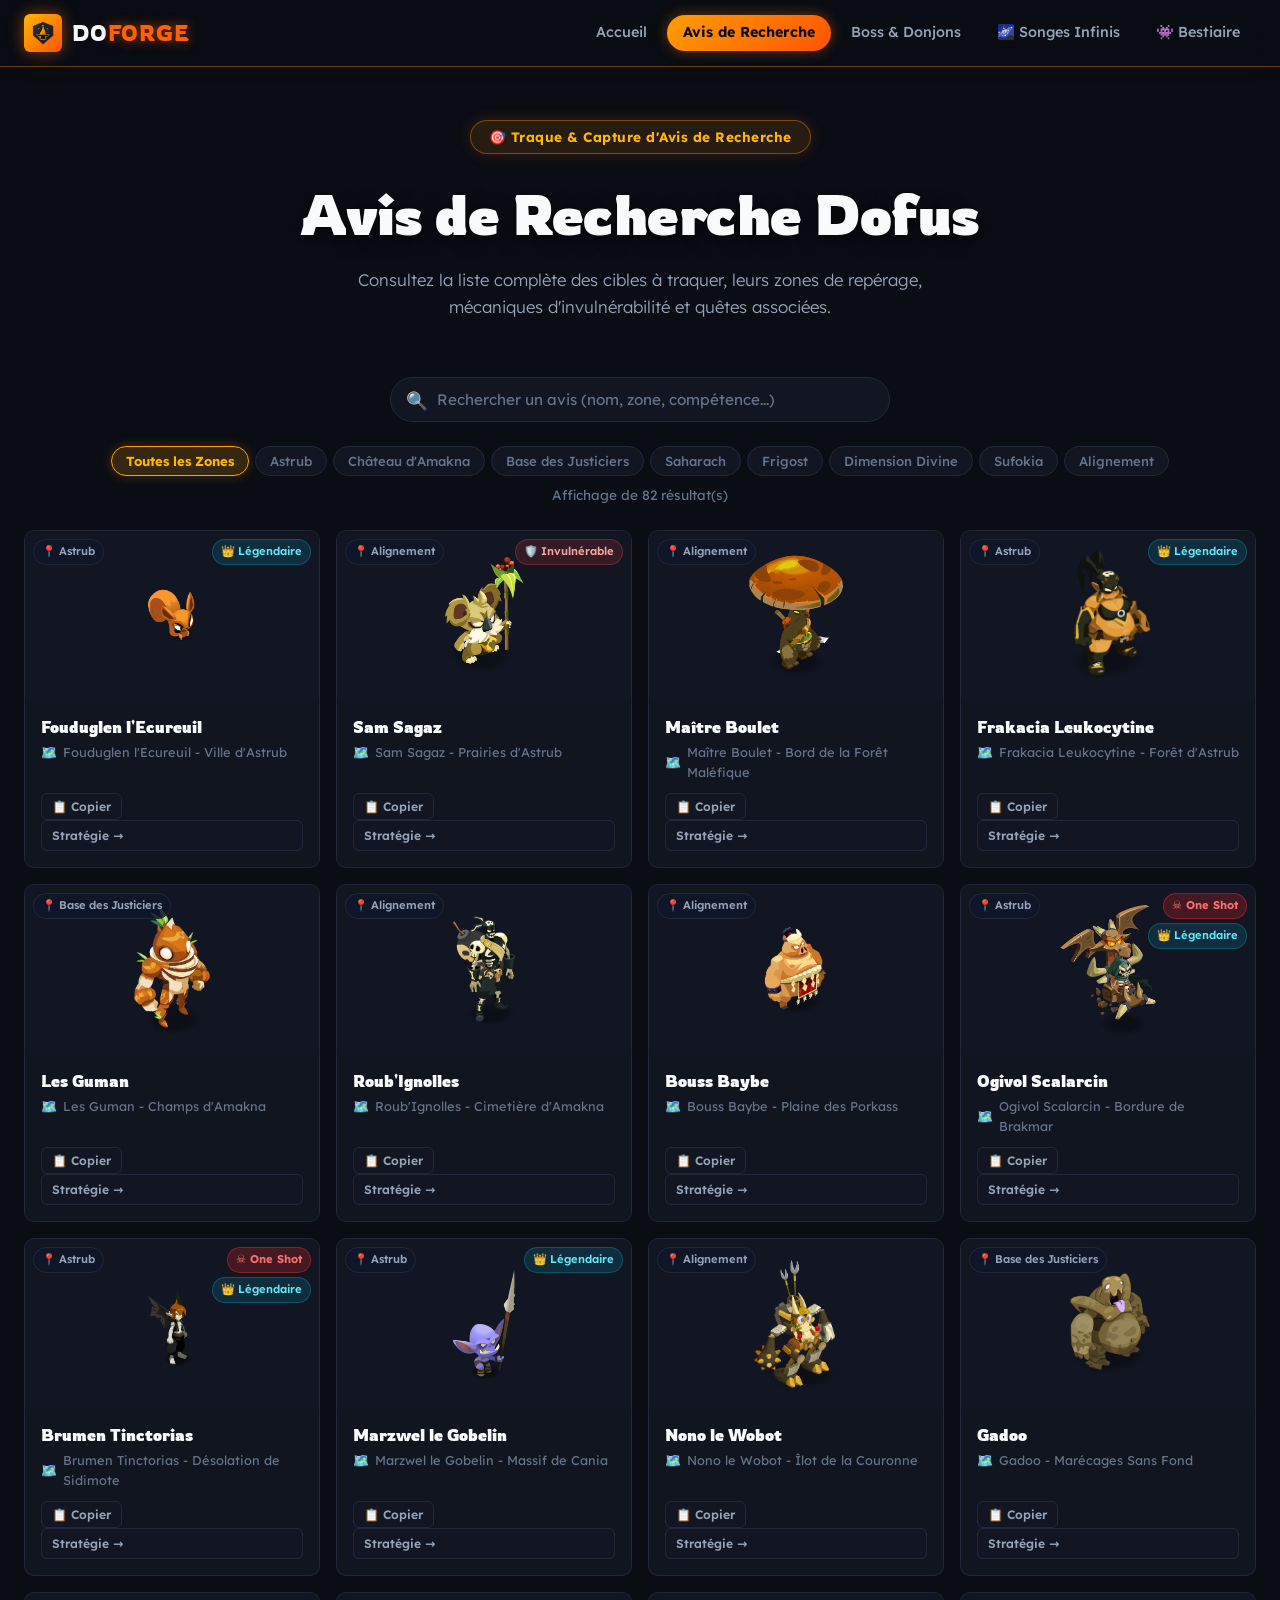
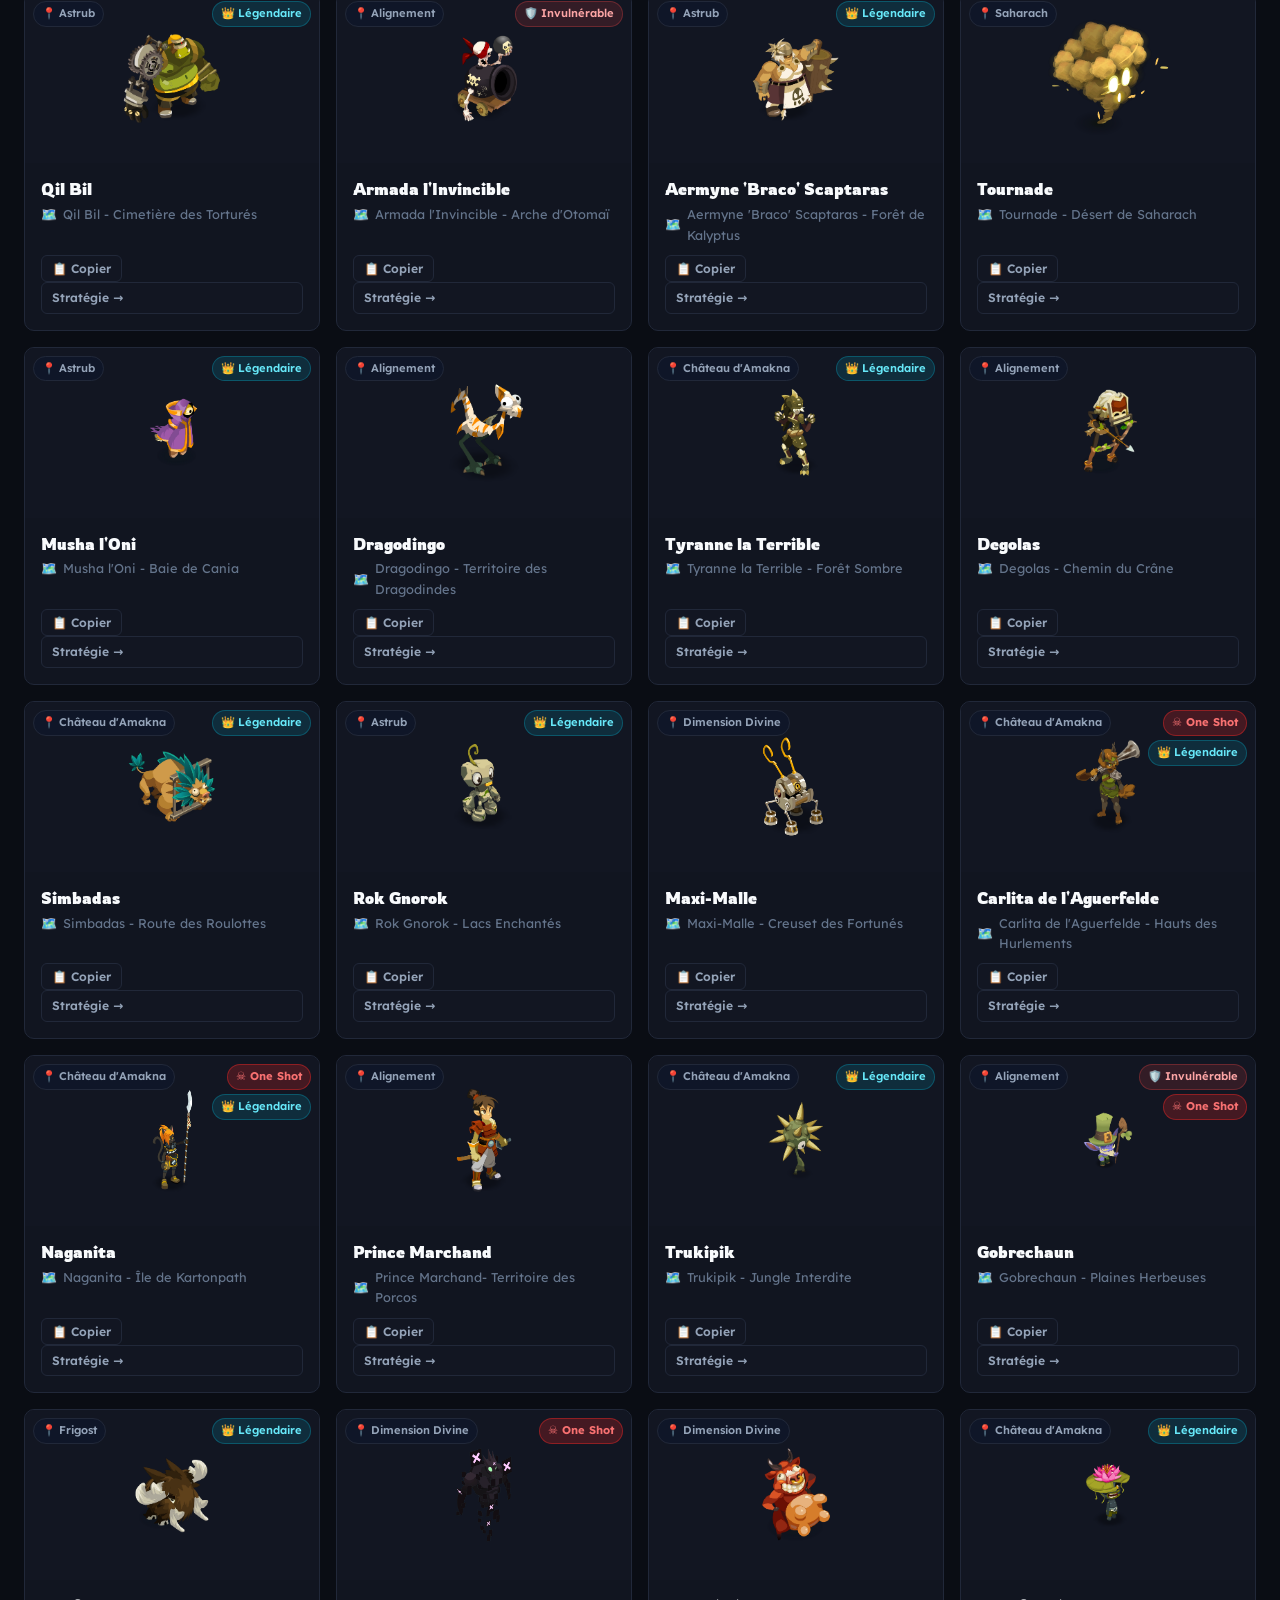
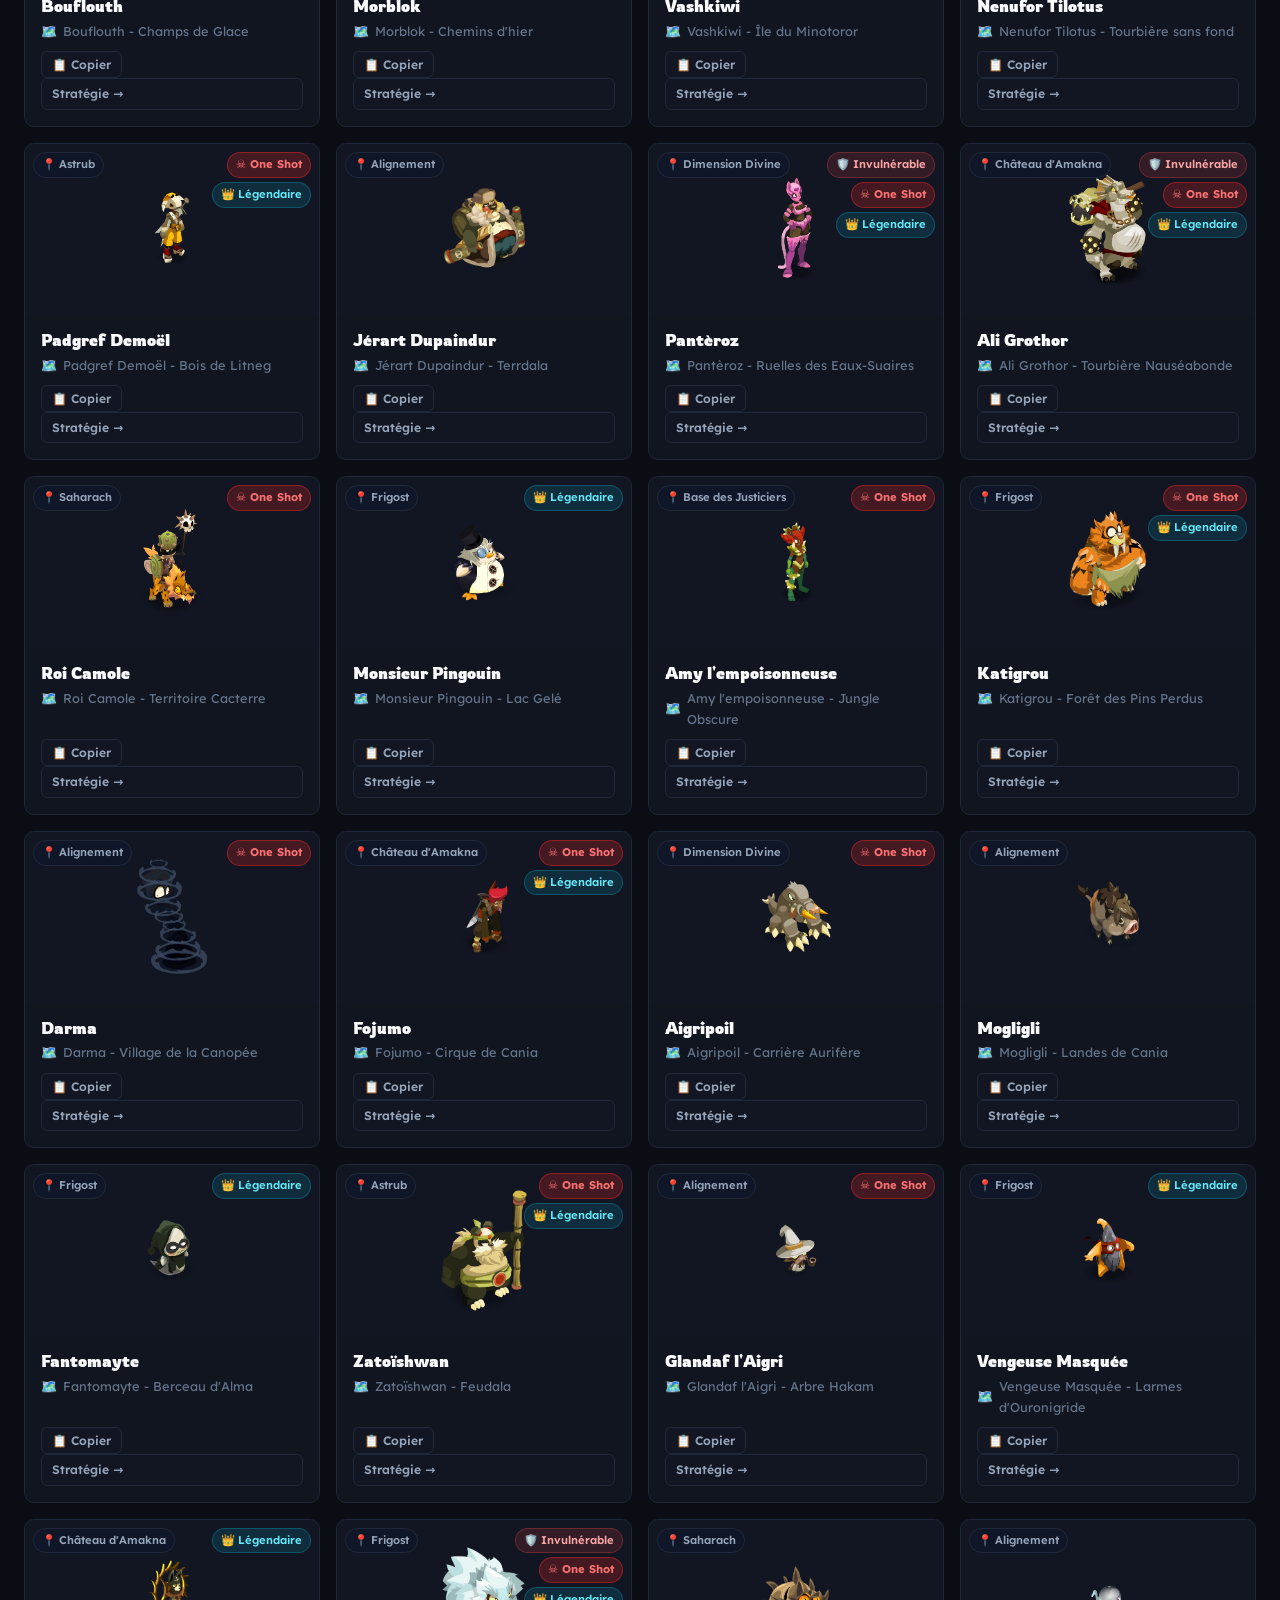
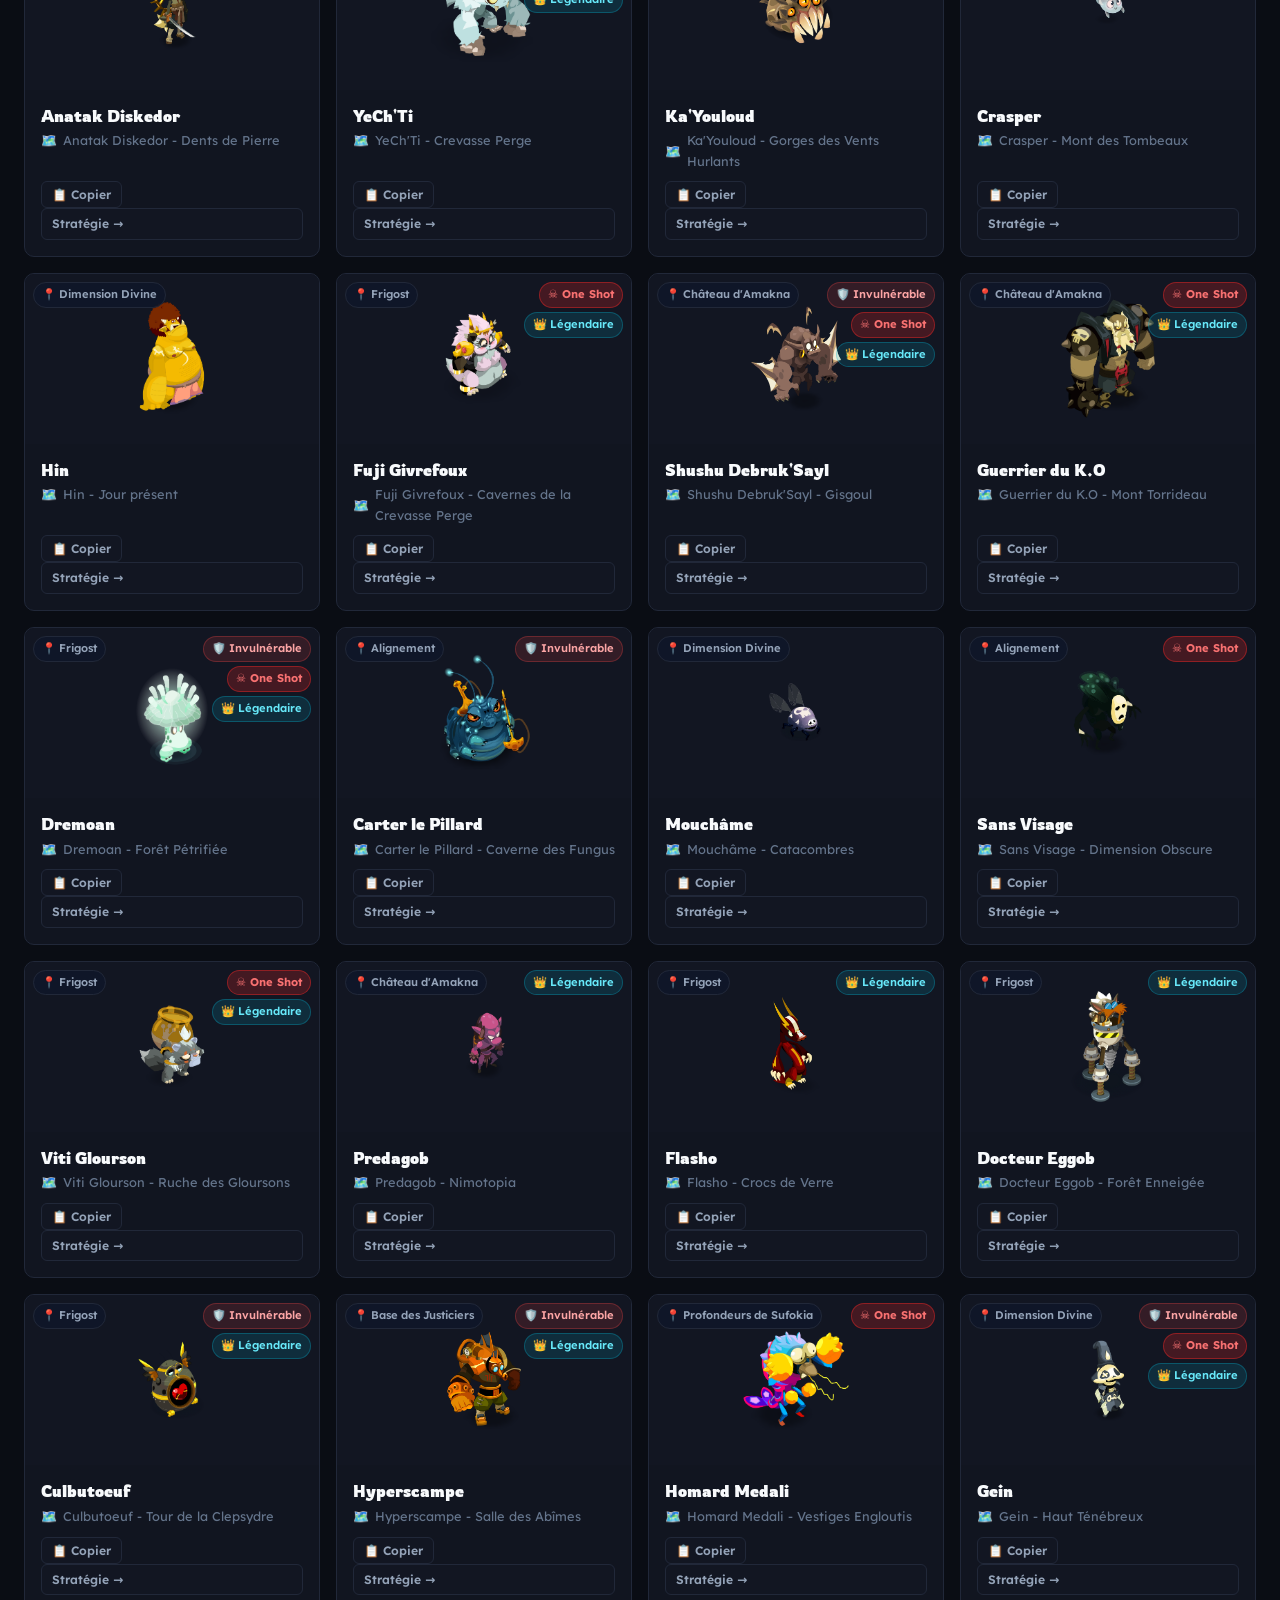
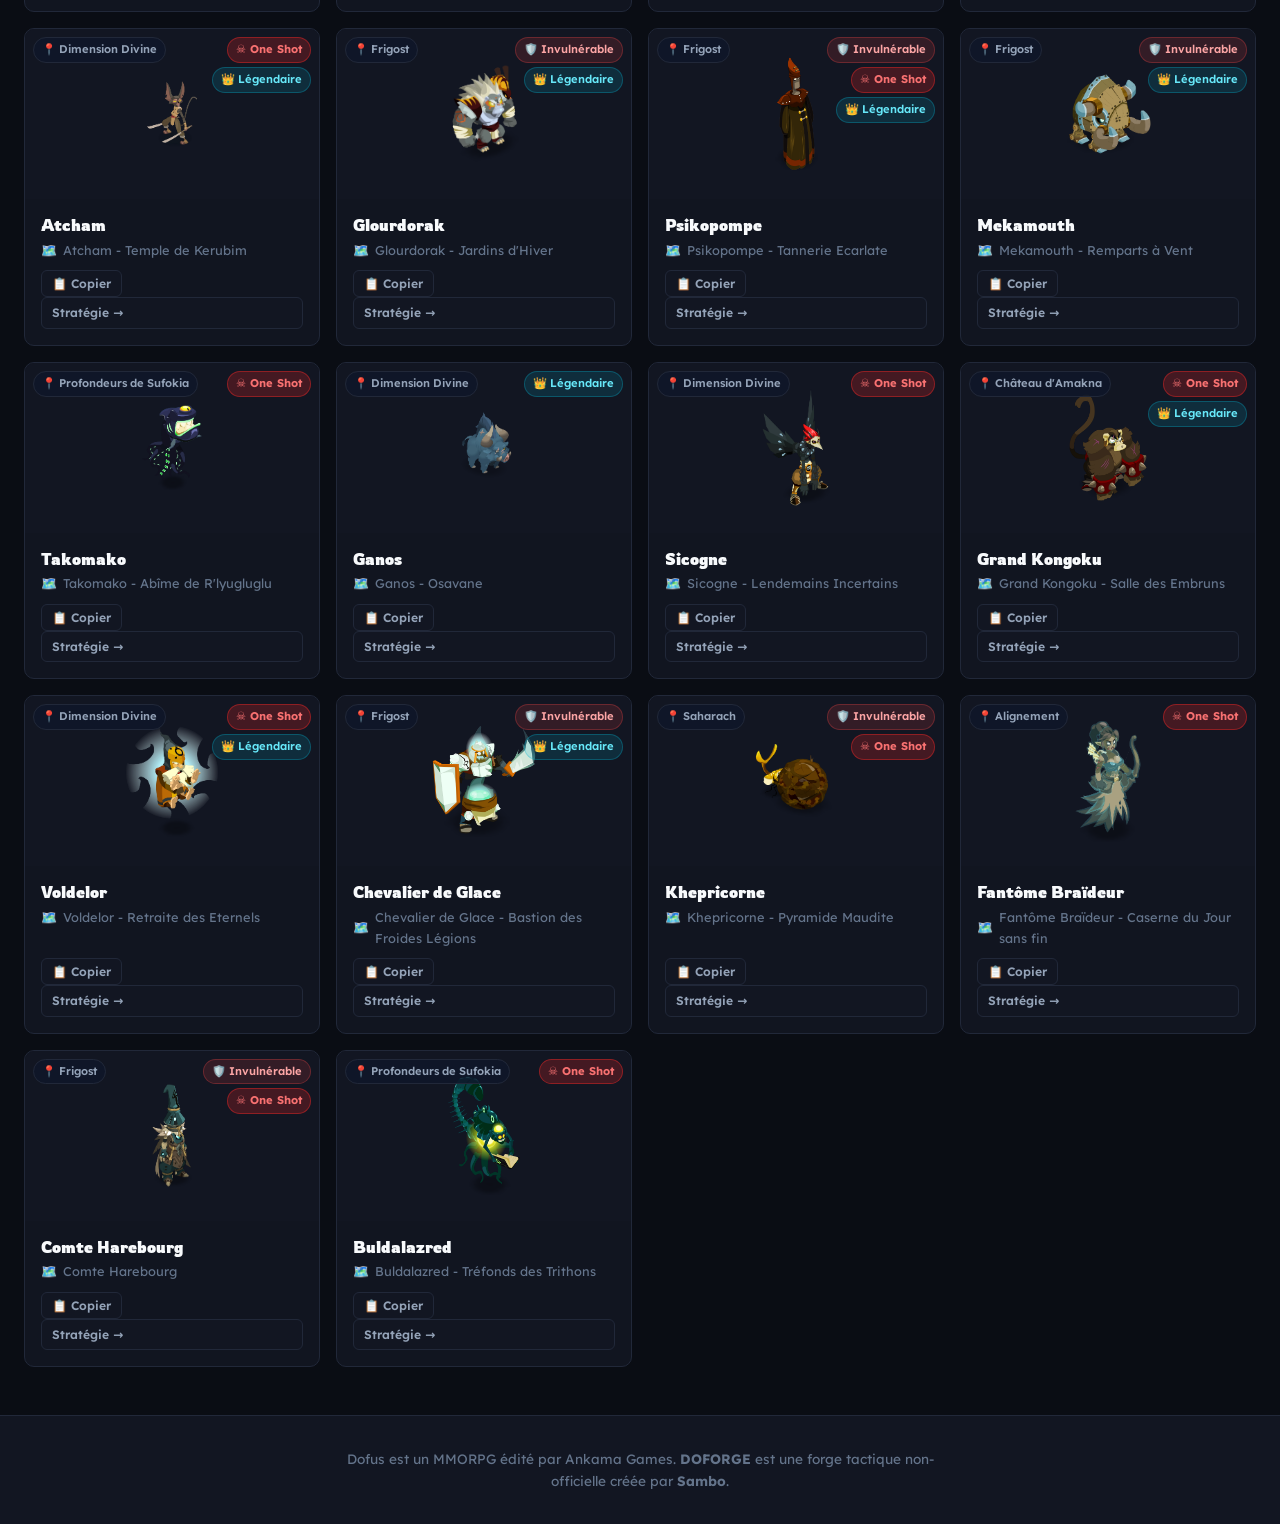
==== avis.html @ fa9ce2c6 "Architecture multi-pages: Page d accueil Portail, pages dediees (Avis, Donjons, Bestiaire) et guide " ====
<!DOCTYPE html>
<html lang="fr">
<head>
  <meta charset="UTF-8">
  <meta name="viewport" content="width=device-width, initial-scale=1.0">
  <title>Avis de Recherche | DOFORGE</title>
  <meta name="description" content="Guide complet des avis de recherche Dofus. Fiches de traque, invulnérabilité, sorts et zones de repérage.">
  
  <!-- Google Fonts -->
  <link rel="preconnect" href="https://fonts.googleapis.com">
  <link rel="preconnect" href="https://fonts.gstatic.com" crossorigin>
  <link href="https://fonts.googleapis.com/css2?family=Lexend:wght@300;400;500;600;700&family=Rowdies:wght@400;700&display=swap" rel="stylesheet">
  
  <!-- Favicon -->
  <link rel="icon" type="image/svg+xml" href="favicon.svg">
  
  <!-- CSS -->
  <link rel="stylesheet" href="css/style.css">
</head>
<body data-page="avis">

  <!-- Header -->
  <header class="site-header">
    <div class="header-inner">
      <a href="index.html" class="logo">
        <div class="logo-icon">
          <img src="favicon.svg" alt="DOFORGE Logo" class="logo-img" width="28" height="28">
        </div>
        <span class="logo-text">DO<span class="logo-highlight">FORGE</span></span>
      </a>
      <nav class="header-nav">
        <a href="index.html" class="nav-link">Accueil</a>
        <a href="avis.html" class="nav-link active">Avis de Recherche</a>
        <a href="donjons.html" class="nav-link">Boss & Donjons</a>
        <a href="songes.html" class="nav-link">🌌 Songes Infinis</a>
        <a href="bestiaire.html" class="nav-link">👾 Bestiaire</a>
      </nav>
    </div>
  </header>

  <!-- Hero Section -->
  <section class="hero">
    <div class="hero-badge">🎯 Traque & Capture d'Avis de Recherche</div>
    <h1 class="hero-title">Avis de Recherche Dofus</h1>
    <p class="hero-subtitle">Consultez la liste complète des cibles à traquer, leurs zones de repérage, mécaniques d'invulnérabilité et quêtes associées.</p>
  </section>

  <!-- Controls Section -->
  <section class="controls-section">
    <!-- Search Bar -->
    <div class="search-wrapper">
      <span class="search-icon">🔍</span>
      <input type="text" id="search-input" class="search-input" placeholder="Rechercher un avis (nom, zone, compétence...)" autocomplete="off">
    </div>

    <!-- Filters by Zone -->
    <div id="filters-avis" class="filters-row">
      <button class="filter-pill active" data-filter="all">Toutes les Zones</button>
      <button class="filter-pill" data-filter="astrub">Astrub</button>
      <button class="filter-pill" data-filter="chateau-amakna">Château d'Amakna</button>
      <button class="filter-pill" data-filter="base-justiciers">Base des Justiciers</button>
      <button class="filter-pill" data-filter="saharach">Saharach</button>
      <button class="filter-pill" data-filter="frigost">Frigost</button>
      <button class="filter-pill" data-filter="dimension-divine">Dimension Divine</button>
      <button class="filter-pill" data-filter="profondeurs-sufokia">Sufokia</button>
      <button class="filter-pill" data-filter="alignement">Alignement</button>
    </div>

    <div id="results-count" class="results-count">Affichage des avis...</div>
  </section>

  <!-- Grid Section -->
  <section class="cards-section">
    <div id="loading" class="loading-container">
      <div class="loading-spinner"></div>
      <p>Chargement des avis de recherche...</p>
    </div>

    <div id="grid-avis" class="cards-grid"></div>

    <div id="no-results" class="no-results" style="display: none;">
      <div class="no-results-icon">🔍</div>
      <div class="no-results-text">Aucun avis de recherche ne correspond à votre recherche !</div>
    </div>
  </section>

  <!-- Toast -->
  <div class="toast-container">
    <div id="toast" class="toast">📋 Copié dans le presse-papier !</div>
  </div>

  <!-- Footer -->
  <footer class="site-footer">
    <div class="footer-text">
      <p>Dofus est un MMORPG édité par Ankama Games. <strong>DOFORGE</strong> est une forge tactique non-officielle créée par <strong>Sambo</strong>.</p>
    </div>
  </footer>

  <!-- App JS -->
  <script src="js/app.js"></script>
</body>
</html>
---- css/style.css ----
/* === DOFORGE - Molten Forge Style Sheet === */
:root {
  /* Forge Obsidian & Slate Theme */
  --bg-primary: #0a0d14;
  --bg-secondary: #121622;
  --bg-tertiary: #1b2132;
  --bg-card: #111520;
  --bg-card-hover: #181d2c;

  /* Accent Colors - Molten Gold & Fire Lava Orange */
  --accent-primary: #ff9e00;
  --accent-hover: #ff6000;
  --accent-subtle: rgba(255, 158, 0, 0.15);
  --accent-glow: rgba(255, 110, 0, 0.35);

  /* Semantic Colors */
  --color-danger: #ef4444;
  --color-danger-bg: rgba(239, 68, 68, 0.15);
  --color-success: #10b981;
  --color-success-bg: rgba(16, 185, 129, 0.15);
  --color-warning: #f59e0b;
  --color-warning-bg: rgba(245, 158, 11, 0.15);
  --color-cyan: #06b6d4;
  --color-cyan-bg: rgba(6, 182, 212, 0.15);

  /* Text Colors */
  --text-primary: #f8fafc;
  --text-secondary: #94a3b8;
  --text-muted: #64748b;
  --text-accent: #ffb703;

  /* Forge Glowing Borders */
  --border-subtle: #212839;
  --border-light: #323d57;
  --border-accent: #ff9e00;
  --border-forge: rgba(255, 140, 0, 0.4);

  /* Spacing */
  --space-xs: 0.25rem;
  --space-sm: 0.5rem;
  --space-md: 1rem;
  --space-lg: 1.5rem;
  --space-xl: 2rem;
  --space-2xl: 3rem;

  /* Border Radius */
  --radius-sm: 6px;
  --radius-md: 10px;
  --radius-lg: 14px;
  --radius-full: 9999px;

  /* Shadows */
  --shadow-card: 0 4px 16px rgba(0, 0, 0, 0.45);
  --shadow-hover: 0 8px 30px rgba(255, 100, 0, 0.22);

  /* Typography */
  --font-display: 'Rowdies', cursive, system-ui;
  --font-body: 'Lexend', system-ui, -apple-system, sans-serif;
}

/* ===== RESET & BASE ===== */
*, *::before, *::after {
  box-sizing: border-box;
  margin: 0;
  padding: 0;
}

html {
  scroll-behavior: smooth;
}

body {
  font-family: var(--font-body);
  background: var(--bg-primary);
  color: var(--text-primary);
  line-height: 1.6;
  min-height: 100vh;
  overflow-x: hidden;
  -webkit-font-smoothing: antialiased;
}

a {
  color: var(--text-accent);
  text-decoration: none;
  transition: color 0.15s ease;
}
a:hover {
  color: var(--accent-primary);
}

/* ===== SCROLLBAR ===== */
::-webkit-scrollbar {
  width: 8px;
}
::-webkit-scrollbar-track {
  background: var(--bg-primary);
}
::-webkit-scrollbar-thumb {
  background: var(--bg-tertiary);
  border-radius: var(--radius-full);
}
::-webkit-scrollbar-thumb:hover {
  background: var(--border-light);
}

/* ===== HEADER ===== */
.site-header {
  position: fixed;
  top: 0;
  left: 0;
  right: 0;
  z-index: 1000;
  background: rgba(10, 13, 20, 0.92);
  backdrop-filter: blur(12px);
  border-bottom: 1px solid var(--border-forge);
  box-shadow: 0 4px 20px rgba(0, 0, 0, 0.5), 0 1px 15px rgba(255, 100, 0, 0.1);
  padding: 14px 0;
}

.header-inner {
  max-width: 1300px;
  margin: 0 auto;
  padding: 0 var(--space-lg);
  display: flex;
  align-items: center;
  justify-content: space-between;
}

.logo {
  display: flex;
  align-items: center;
  gap: 10px;
  text-decoration: none;
}

.logo-icon {
  width: 38px;
  height: 38px;
  border-radius: var(--radius-sm);
  background: linear-gradient(135deg, #ffb703, #ff5400);
  box-shadow: 0 0 16px rgba(255, 120, 0, 0.5);
  display: flex;
  align-items: center;
  justify-content: center;
}

.logo-img {
  width: 26px;
  height: 26px;
  object-fit: contain;
}

.logo-text {
  font-family: var(--font-display);
  font-size: 1.4rem;
  color: var(--text-primary);
  letter-spacing: 0.8px;
}

.logo-highlight {
  color: #ff6000;
  text-shadow: 0 0 12px rgba(255, 96, 0, 0.6);
}

.header-nav {
  display: flex;
  align-items: center;
  gap: var(--space-xs);
}

.nav-link {
  font-size: 0.9rem;
  font-weight: 500;
  color: var(--text-secondary);
  padding: 6px 16px;
  border-radius: var(--radius-full);
  transition: all 0.15s ease;
}

.nav-link:hover {
  color: var(--text-primary);
  background: var(--bg-tertiary);
}

.nav-link:hover {
  color: var(--text-primary);
  background: var(--bg-tertiary);
}

.nav-link.active {
  color: #0a0d14;
  background: linear-gradient(135deg, #ff9e00, #ff5400);
  box-shadow: 0 0 14px rgba(255, 120, 0, 0.4);
  font-weight: 700;
}

/* ===== HERO SECTION ===== */
.hero {
  padding: 120px var(--space-lg) var(--space-xl);
  text-align: center;
}

.hero-badge {
  display: inline-block;
  font-size: 0.85rem;
  font-weight: 700;
  padding: 5px 18px;
  border-radius: var(--radius-full);
  background: rgba(255, 140, 0, 0.12);
  color: #ffb703;
  border: 1px solid rgba(255, 140, 0, 0.4);
  box-shadow: 0 0 15px rgba(255, 100, 0, 0.2);
  margin-bottom: var(--space-md);
  letter-spacing: 0.5px;
}

.hero-title {
  font-family: var(--font-display);
  font-size: clamp(2.2rem, 4.5vw, 3.5rem);
  color: var(--text-primary);
  margin-bottom: var(--space-sm);
  letter-spacing: -0.5px;
  text-shadow: 0 4px 20px rgba(0, 0, 0, 0.6);
}

.hero-subtitle {
  font-size: 1.05rem;
  color: var(--text-secondary);
  max-width: 620px;
  margin: 0 auto var(--space-lg);
  font-weight: 300;
}

/* ===== TABS ===== */
.tabs-container {
  display: flex;
  justify-content: center;
  gap: var(--space-sm);
  margin-bottom: var(--space-lg);
  flex-wrap: wrap;
}

.tab-btn {
  font-family: var(--font-body);
  font-size: 0.95rem;
  font-weight: 600;
  padding: 10px 24px;
  border: 1px solid var(--border-subtle);
  border-radius: var(--radius-full);
  background: var(--bg-secondary);
  color: var(--text-secondary);
  cursor: pointer;
  transition: all 0.2s ease;
  display: flex;
  align-items: center;
  gap: 8px;
}

.tab-btn:hover {
  border-color: var(--border-forge);
  color: var(--text-primary);
  background: var(--bg-tertiary);
  box-shadow: 0 0 12px rgba(255, 100, 0, 0.15);
}

.tab-btn.active {
  border-color: #ff9e00;
  background: linear-gradient(135deg, #ff9e00, #ff5400);
  color: #0a0d14;
  font-weight: 700;
  box-shadow: 0 0 20px rgba(255, 100, 0, 0.45);
}

.tab-btn .tab-count {
  background: rgba(0, 0, 0, 0.28);
  padding: 2px 8px;
  border-radius: var(--radius-full);
  font-size: 0.8rem;
  font-weight: 700;
}

/* ===== CONTROLS SECTION ===== */
.controls-section {
  max-width: 1300px;
  margin: 0 auto;
  padding: 0 var(--space-lg) var(--space-lg);
}

.search-wrapper {
  position: relative;
  max-width: 500px;
  margin: 0 auto var(--space-lg);
}

.search-input {
  width: 100%;
  padding: 12px 18px 12px 46px;
  border: 1px solid var(--border-subtle);
  border-radius: var(--radius-full);
  background: var(--bg-secondary);
  color: var(--text-primary);
  font-family: var(--font-body);
  font-size: 0.95rem;
  outline: none;
  transition: border-color 0.15s ease;
}

.search-input::placeholder {
  color: var(--text-muted);
}

.search-input:focus {
  border-color: var(--accent-primary);
  background: var(--bg-tertiary);
}

.search-icon {
  position: absolute;
  left: 16px;
  top: 50%;
  transform: translateY(-50%);
  color: var(--text-muted);
  font-size: 1.1rem;
  pointer-events: none;
}

/* Filter Pills */
.filters-row {
  display: flex;
  flex-wrap: wrap;
  justify-content: center;
  gap: 6px;
  margin-bottom: var(--space-sm);
}

.search-input:focus {
  border-color: var(--accent-primary);
  box-shadow: 0 0 16px rgba(255, 140, 0, 0.35);
}

/* Filter Pills */
.filters-row {
  display: flex;
  flex-wrap: wrap;
  justify-content: center;
  gap: 6px;
  margin-bottom: var(--space-sm);
}

.filter-pill {
  font-family: var(--font-body);
  font-size: 0.82rem;
  font-weight: 500;
  padding: 6px 14px;
  border: 1px solid var(--border-subtle);
  border-radius: var(--radius-full);
  background: var(--bg-secondary);
  color: var(--text-muted);
  cursor: pointer;
  transition: all 0.2s ease;
  white-space: nowrap;
}

.filter-pill:hover {
  border-color: var(--border-forge);
  color: var(--text-primary);
  background: var(--bg-tertiary);
}

.filter-pill.active {
  border-color: #ff9e00;
  background: rgba(255, 158, 0, 0.18);
  color: #ffb703;
  font-weight: 700;
  box-shadow: 0 0 12px rgba(255, 140, 0, 0.25);
}

.filter-pill.pill-green.active {
  border-color: var(--color-success);
  background: var(--color-success-bg);
  color: #6ee7b7;
}

.filter-pill.pill-gold.active {
  border-color: var(--accent-primary);
  background: var(--accent-subtle);
  color: #fcd34d;
}

.results-count {
  text-align: center;
  font-size: 0.85rem;
  color: var(--text-muted);
  margin-top: var(--space-sm);
}

/* ===== CARDS GRID ===== */
.cards-section {
  max-width: 1300px;
  margin: 0 auto;
  padding: 0 var(--space-lg) var(--space-2xl);
}

.cards-grid {
  display: grid;
  grid-template-columns: repeat(auto-fill, minmax(240px, 1fr));
  gap: var(--space-md);
}

/* Mob Card Design */
.mob-card {
  position: relative;
  border-radius: var(--radius-md);
  background: var(--bg-card);
  border: 1px solid var(--border-subtle);
  overflow: hidden;
  cursor: pointer;
  transition: transform 0.2s ease, border-color 0.2s ease, background 0.2s ease, box-shadow 0.2s ease;
  display: flex;
  flex-direction: column;
}

.mob-card:hover {
  transform: translateY(-4px);
  border-color: var(--border-forge);
  background: var(--bg-card-hover);
  box-shadow: 0 8px 30px rgba(255, 100, 0, 0.22);
}

.mob-card.hidden {
  display: none !important;
}

.card-image-wrapper {
  position: relative;
  height: 170px;
  overflow: hidden;
  background: var(--bg-secondary);
  display: flex;
  align-items: center;
  justify-content: center;
  padding: var(--space-sm);
}

.card-img {
  width: 85%;
  height: 85%;
  object-fit: contain;
  transition: transform 0.2s ease;
}

.mob-card:hover .card-img {
  transform: scale(1.06);
}

.card-mob-icon {
  font-size: 4rem;
  opacity: 0.4;
}

/* Badges */
.card-badges {
  position: absolute;
  top: 8px;
  right: 8px;
  display: flex;
  flex-direction: column;
  align-items: flex-end;
  gap: 4px;
  z-index: 2;
}

.badge {
  font-size: 0.7rem;
  font-weight: 600;
  padding: 3px 8px;
  border-radius: var(--radius-full);
  display: inline-flex;
  align-items: center;
  gap: 4px;
  white-space: nowrap;
}

.badge-zone {
  position: absolute;
  top: 8px;
  left: 8px;
  z-index: 2;
  background: rgba(15, 23, 42, 0.85);
  color: var(--text-secondary);
  border: 1px solid var(--border-subtle);
}

.badge-invulnerable {
  background: var(--color-danger-bg);
  color: #fca5a5;
  border: 1px solid rgba(239, 68, 68, 0.3);
}

.badge-os {
  background: rgba(220, 38, 38, 0.25);
  color: #f87171;
  border: 1px solid rgba(220, 38, 38, 0.5);
  font-weight: 700;
}

.badge-emeraude {
  background: var(--color-success-bg);
  color: #6ee7b7;
  border: 1px solid rgba(16, 185, 129, 0.3);
}

.badge-ocre {
  background: var(--color-warning-bg);
  color: #fcd34d;
  border: 1px solid rgba(245, 158, 11, 0.3);
}

.badge-legendary {
  background: var(--color-cyan-bg);
  color: #67e8f9;
  border: 1px solid rgba(6, 182, 212, 0.3);
}

.badge-cat-boss {
  position: absolute;
  top: 10px;
  left: 10px;
  background: rgba(245, 158, 11, 0.25);
  color: #fbbf24;
  border: 1px solid rgba(245, 158, 11, 0.5);
  backdrop-filter: blur(8px);
  z-index: 2;
  font-weight: 700;
}

.badge-cat-avis {
  position: absolute;
  top: 10px;
  left: 10px;
  background: rgba(59, 130, 246, 0.25);
  color: #60a5fa;
  border: 1px solid rgba(59, 130, 246, 0.5);
  backdrop-filter: blur(8px);
  z-index: 2;
  font-weight: 700;
}

.mob-card.songe-card {
  border-color: rgba(168, 85, 247, 0.25);
}

.mob-card.songe-card:hover {
  border-color: rgba(168, 85, 247, 0.6);
  box-shadow: 0 8px 30px rgba(168, 85, 247, 0.2);
}



/* Card Body */
.card-body {
  padding: var(--space-md);
  flex-grow: 1;
  display: flex;
  flex-direction: column;
  justify-content: space-between;
}

.card-title {
  font-family: var(--font-display);
  font-size: 1rem;
  color: var(--text-primary);
  margin-bottom: 4px;
  line-height: 1.3;
}

.card-subtitle {
  font-size: 0.8rem;
  color: var(--text-muted);
  display: flex;
  align-items: center;
  gap: 6px;
  margin-bottom: 10px;
}

/* Card Actions */
.card-actions {
  display: flex;
  align-items: center;
  gap: 6px;
  padding-top: 8px;
  border-top: 1px solid var(--border-subtle);
}

.btn-action {
  font-family: var(--font-body);
  font-size: 0.76rem;
  font-weight: 600;
  padding: 5px 10px;
  border-radius: var(--radius-sm);
  border: 1px solid var(--border-subtle);
  background: var(--bg-secondary);
  color: var(--text-secondary);
  cursor: pointer;
  transition: all 0.15s ease;
  display: flex;
  align-items: center;
  gap: 4px;
}

.btn-action:hover {
  background: var(--bg-tertiary);
  color: var(--text-primary);
  border-color: var(--border-light);
}

/* ===== NO RESULTS ===== */
.no-results {
  text-align: center;
  padding: var(--space-2xl) var(--space-md);
  color: var(--text-muted);
  display: none;
}

.no-results.visible {
  display: block;
}

.no-results-icon {
  font-size: 3rem;
  margin-bottom: var(--space-sm);
  opacity: 0.4;
}

.no-results-text {
  font-size: 1.05rem;
  font-weight: 500;
}

/* =============================== */
/* ===== DETAIL PAGE STYLES ===== */
/* =============================== */

.detail-container {
  max-width: 900px;
  margin: 0 auto;
  padding: 100px var(--space-lg) var(--space-2xl);
}

.back-button {
  display: inline-flex;
  align-items: center;
  gap: 6px;
  padding: 8px 18px;
  border-radius: var(--radius-full);
  background: var(--bg-secondary);
  border: 1px solid var(--border-subtle);
  color: var(--text-secondary);
  font-size: 0.9rem;
  font-weight: 500;
  cursor: pointer;
  text-decoration: none;
  transition: all 0.15s ease;
}

.back-button:hover {
  background: var(--bg-tertiary);
  color: var(--text-primary);
  border-color: var(--border-light);
}



/* Detail Header */
.detail-header {
  text-align: center;
  margin-bottom: var(--space-xl);
  padding-bottom: var(--space-lg);
  border-bottom: 1px solid var(--border-subtle);
}

.detail-mob-img-wrapper {
  display: flex;
  justify-content: center;
  align-items: center;
  margin-bottom: var(--space-md);
}

.detail-mob-img {
  max-width: 200px;
  max-height: 200px;
  object-fit: contain;
}

.detail-mob-icon {
  font-size: 5rem;
  margin-bottom: var(--space-sm);
  opacity: 0.6;
}

.detail-title {
  font-family: var(--font-display);
  font-size: clamp(1.8rem, 3.5vw, 2.5rem);
  color: var(--text-primary);
  margin-bottom: 6px;
}

.detail-location {
  font-size: 1rem;
  color: var(--text-secondary);
  display: flex;
  align-items: center;
  justify-content: center;
  gap: 6px;
}

.detail-badges {
  display: flex;
  justify-content: center;
  gap: 6px;
  margin-top: var(--space-md);
  flex-wrap: wrap;
}

.detail-badges .badge {
  font-size: 0.8rem;
  padding: 4px 12px;
}

/* Detail Sections */
.detail-section {
  background: var(--bg-card);
  border: 1px solid var(--border-subtle);
  border-radius: var(--radius-md);
  padding: var(--space-lg);
  margin-bottom: var(--space-md);
}

.section-header {
  display: flex;
  align-items: center;
  gap: 12px;
  margin-bottom: var(--space-md);
}

.section-icon {
  width: 36px;
  height: 36px;
  border-radius: var(--radius-sm);
  display: flex;
  align-items: center;
  justify-content: center;
  font-size: 1.1rem;
  flex-shrink: 0;
}

.section-icon.purple { background: var(--accent-subtle); color: var(--text-accent); }
.section-icon.red { background: var(--color-danger-bg); color: var(--color-danger); }
.section-icon.gold { background: var(--color-warning-bg); color: var(--color-warning); }
.section-icon.cyan { background: var(--color-cyan-bg); color: var(--color-cyan); }

.section-title {
  font-family: var(--font-display);
  font-size: 1.15rem;
  color: var(--text-primary);
}

/* Invulnerable Alert */
.invulnerable-alert {
  background: var(--color-danger-bg);
  border: 1px solid rgba(239, 68, 68, 0.25);
  border-left: 4px solid var(--color-danger);
  border-radius: var(--radius-md);
  padding: var(--space-md) var(--space-lg);
  margin-bottom: var(--space-md);
}

.invulnerable-alert .alert-title {
  color: #fca5a5;
  font-weight: 700;
  font-size: 0.95rem;
  margin-bottom: 6px;
  display: flex;
  align-items: center;
  gap: 8px;
}

.invulnerable-alert .alert-text {
  color: var(--text-secondary);
  font-size: 0.9rem;
  line-height: 1.6;
}

/* OS / One Shot Alert */
.os-alert {
  background: rgba(153, 27, 27, 0.2);
  border: 1px solid rgba(220, 38, 38, 0.35);
  border-left: 4px solid #dc2626;
  border-radius: var(--radius-md);
  padding: var(--space-md) var(--space-lg);
  margin-bottom: var(--space-md);
}

.os-alert .alert-title {
  color: #fca5a5;
  font-weight: 700;
  font-size: 0.95rem;
  margin-bottom: 6px;
  display: flex;
  align-items: center;
  gap: 8px;
}

.os-alert .alert-text {
  color: var(--text-secondary);
  font-size: 0.9rem;
  line-height: 1.6;
}

/* Spells List */
.spells-list {
  list-style: none;
  padding: 0;
  display: flex;
  flex-direction: column;
  gap: 12px;
}

/* Challenges Section */
.challenges-tags {
  display: grid;
  grid-template-columns: repeat(auto-fill, minmax(280px, 1fr));
  gap: 14px;
  margin-top: 12px;
}

.challenge-card {
  background: var(--bg-tertiary);
  border: 1px solid var(--border-subtle);
  border-left: 3px solid #f59e0b;
  border-radius: var(--radius-md);
  padding: 14px 16px;
  transition: all 0.2s ease;
}

.challenge-card:hover {
  border-color: rgba(245, 158, 11, 0.5);
  border-left-color: #f59e0b;
  transform: translateY(-2px);
  box-shadow: var(--shadow-sm);
}

.challenge-title {
  font-weight: 700;
  font-size: 0.95rem;
  color: #f59e0b;
  margin-bottom: 6px;
  display: flex;
  align-items: center;
  gap: 6px;
}

.challenge-desc {
  font-size: 0.85rem;
  color: var(--text-secondary);
  line-height: 1.45;
}

.spell-item {
  display: flex;
  gap: 12px;
  padding: 10px 14px;
  background: var(--bg-secondary);
  border-radius: var(--radius-sm);
  border: 1px solid var(--border-subtle);
}

.spell-number {
  width: 26px;
  height: 26px;
  border-radius: 4px;
  background: var(--accent-primary);
  display: flex;
  align-items: center;
  justify-content: center;
  font-size: 0.8rem;
  font-weight: 700;
  color: #0f172a;
  flex-shrink: 0;
}

.spell-text {
  font-size: 0.9rem;
  color: var(--text-secondary);
  line-height: 1.5;
}

/* Quest Info */
.quest-info {
  display: flex;
  flex-direction: column;
  gap: 10px;
}

.quest-item {
  display: flex;
  align-items: flex-start;
  gap: 12px;
  padding: 10px 14px;
  background: var(--bg-secondary);
  border-radius: var(--radius-sm);
  border: 1px solid var(--border-subtle);
}

.quest-item .quest-icon {
  font-size: 1.2rem;
  flex-shrink: 0;
}

.quest-item .quest-text {
  font-size: 0.9rem;
  color: var(--text-secondary);
  line-height: 1.5;
}

.quest-item a {
  color: var(--text-accent);
  text-decoration: underline;
}

/* Text Formatting */
.explanation-text {
  color: var(--text-secondary);
  font-size: 0.92rem;
  line-height: 1.65;
}

.explanation-text p {
  margin-bottom: 8px;
}

.explanation-text ul {
  list-style: disc;
  padding-left: 20px;
}

.explanation-text ul li {
  margin-bottom: 4px;
}

/* ===== TOAST NOTIFICATION ===== */
.toast-container {
  position: fixed;
  bottom: 24px;
  right: 24px;
  z-index: 2000;
  pointer-events: none;
}

.toast {
  background: var(--bg-secondary);
  color: var(--text-primary);
  border: 1px solid var(--accent-primary);
  border-radius: var(--radius-md);
  padding: 12px 20px;
  font-size: 0.9rem;
  font-weight: 600;
  box-shadow: 0 8px 24px rgba(0, 0, 0, 0.5);
  display: flex;
  align-items: center;
  gap: 8px;
  opacity: 0;
  transform: translateY(10px);
  transition: all 0.2s ease;
}

.toast.show {
  opacity: 1;
  transform: translateY(0);
}

/* ===== FOOTER ===== */
.site-footer {
  background: var(--bg-secondary);
  border-top: 1px solid var(--border-subtle);
  padding: var(--space-xl) var(--space-lg);
  text-align: center;
}

.footer-text {
  font-size: 0.85rem;
  color: var(--text-muted);
  max-width: 600px;
  margin: 0 auto;
  line-height: 1.6;
}

.footer-credit {
  margin-top: var(--space-sm);
  font-size: 0.8rem;
  color: var(--text-secondary);
}

/* ===== LOADING STATE ===== */
.loading-container {
  display: flex;
  flex-direction: column;
  align-items: center;
  justify-content: center;
  padding: var(--space-2xl);
  gap: var(--space-md);
}

.loading-spinner {
  width: 40px;
  height: 40px;
  border: 3px solid var(--border-subtle);
  border-top-color: var(--accent-primary);
  border-radius: 50%;
  animation: spin 0.7s linear infinite;
}

@keyframes spin {
  to { transform: rotate(360deg); }
}

.loading-text {
  color: var(--text-muted);
  font-size: 0.9rem;
}

/* ===== RESPONSIVE ===== */
@media (max-width: 768px) {
  .header-inner {
    padding: 0 var(--space-md);
  }

  .header-nav {
    display: none;
  }

  .hero {
    padding: 100px var(--space-md) var(--space-lg);
  }

  .controls-section,
  .cards-section {
    padding-left: var(--space-md);
    padding-right: var(--space-md);
  }

  .cards-grid {
    grid-template-columns: repeat(auto-fill, minmax(200px, 1fr));
    gap: 12px;
  }

  .card-image-wrapper {
    height: 140px;
  }

  .detail-container {
    padding: 90px var(--space-md) var(--space-lg);
  }

  .filter-pill {
    font-size: 0.78rem;
    padding: 5px 12px;
  }

  .tab-btn {
    font-size: 0.88rem;
    padding: 8px 18px;
  }
}

@media (max-width: 480px) {
  .cards-grid {
    grid-template-columns: 1fr 1fr;
    gap: 8px;
  }

  .card-image-wrapper {
    height: 120px;
  }

  .card-body {
    padding: 10px;
  }

  .card-title {
    font-size: 0.88rem;
  }

  .card-subtitle {
    font-size: 0.72rem;
  }

  .badge {
    font-size: 0.62rem;
    padding: 2px 6px;
  }
}
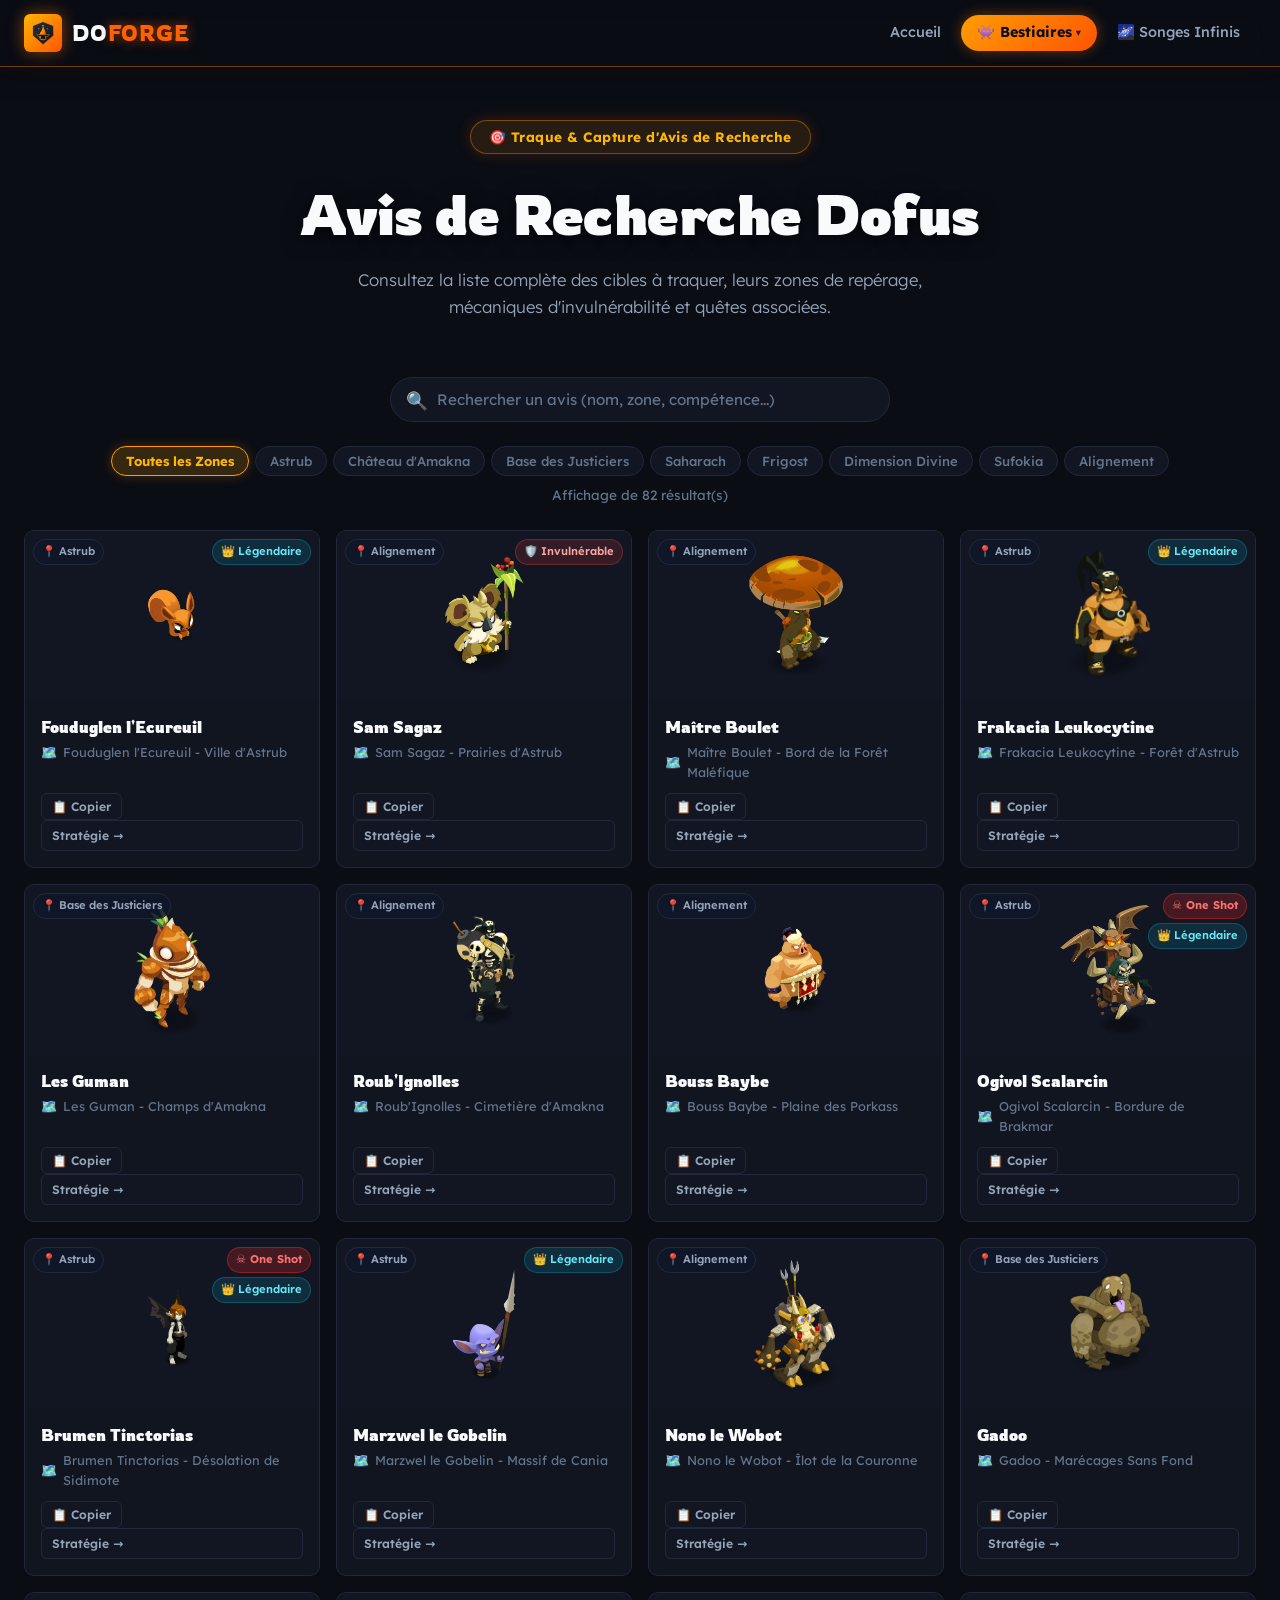
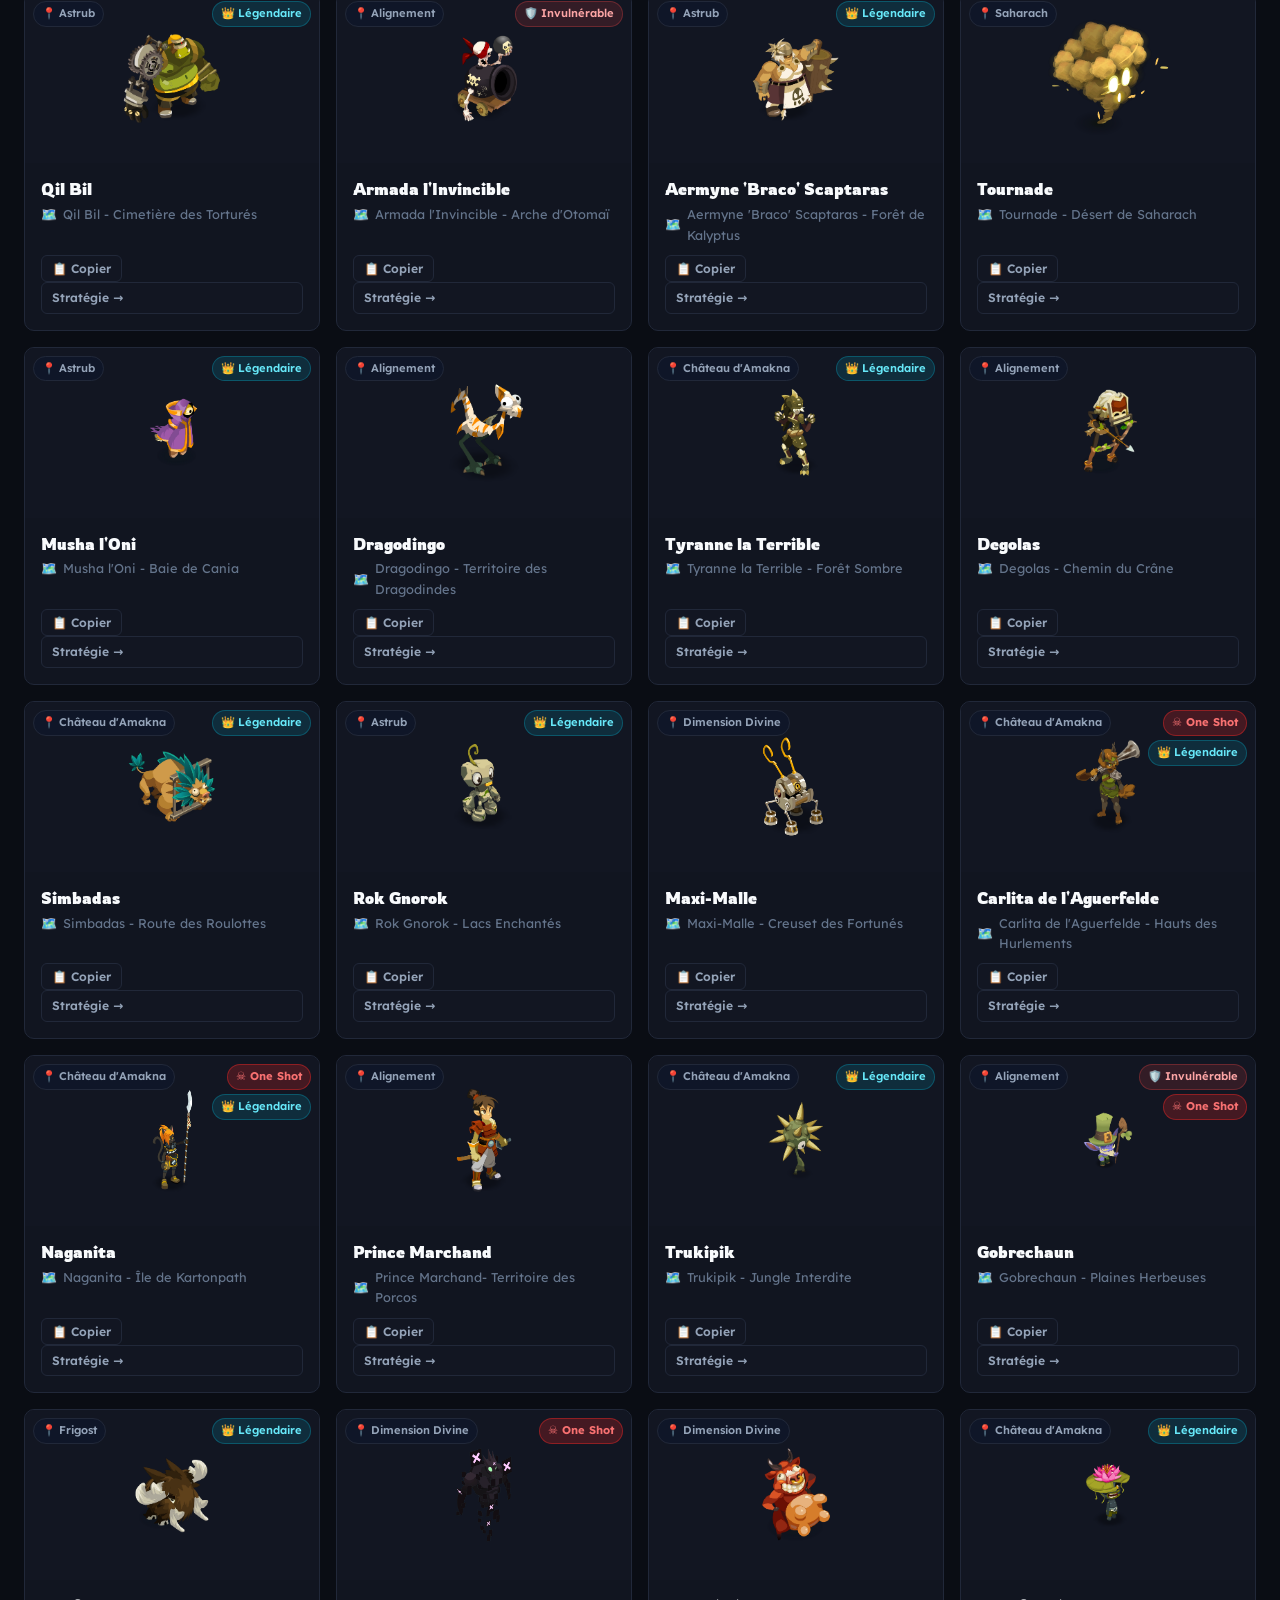
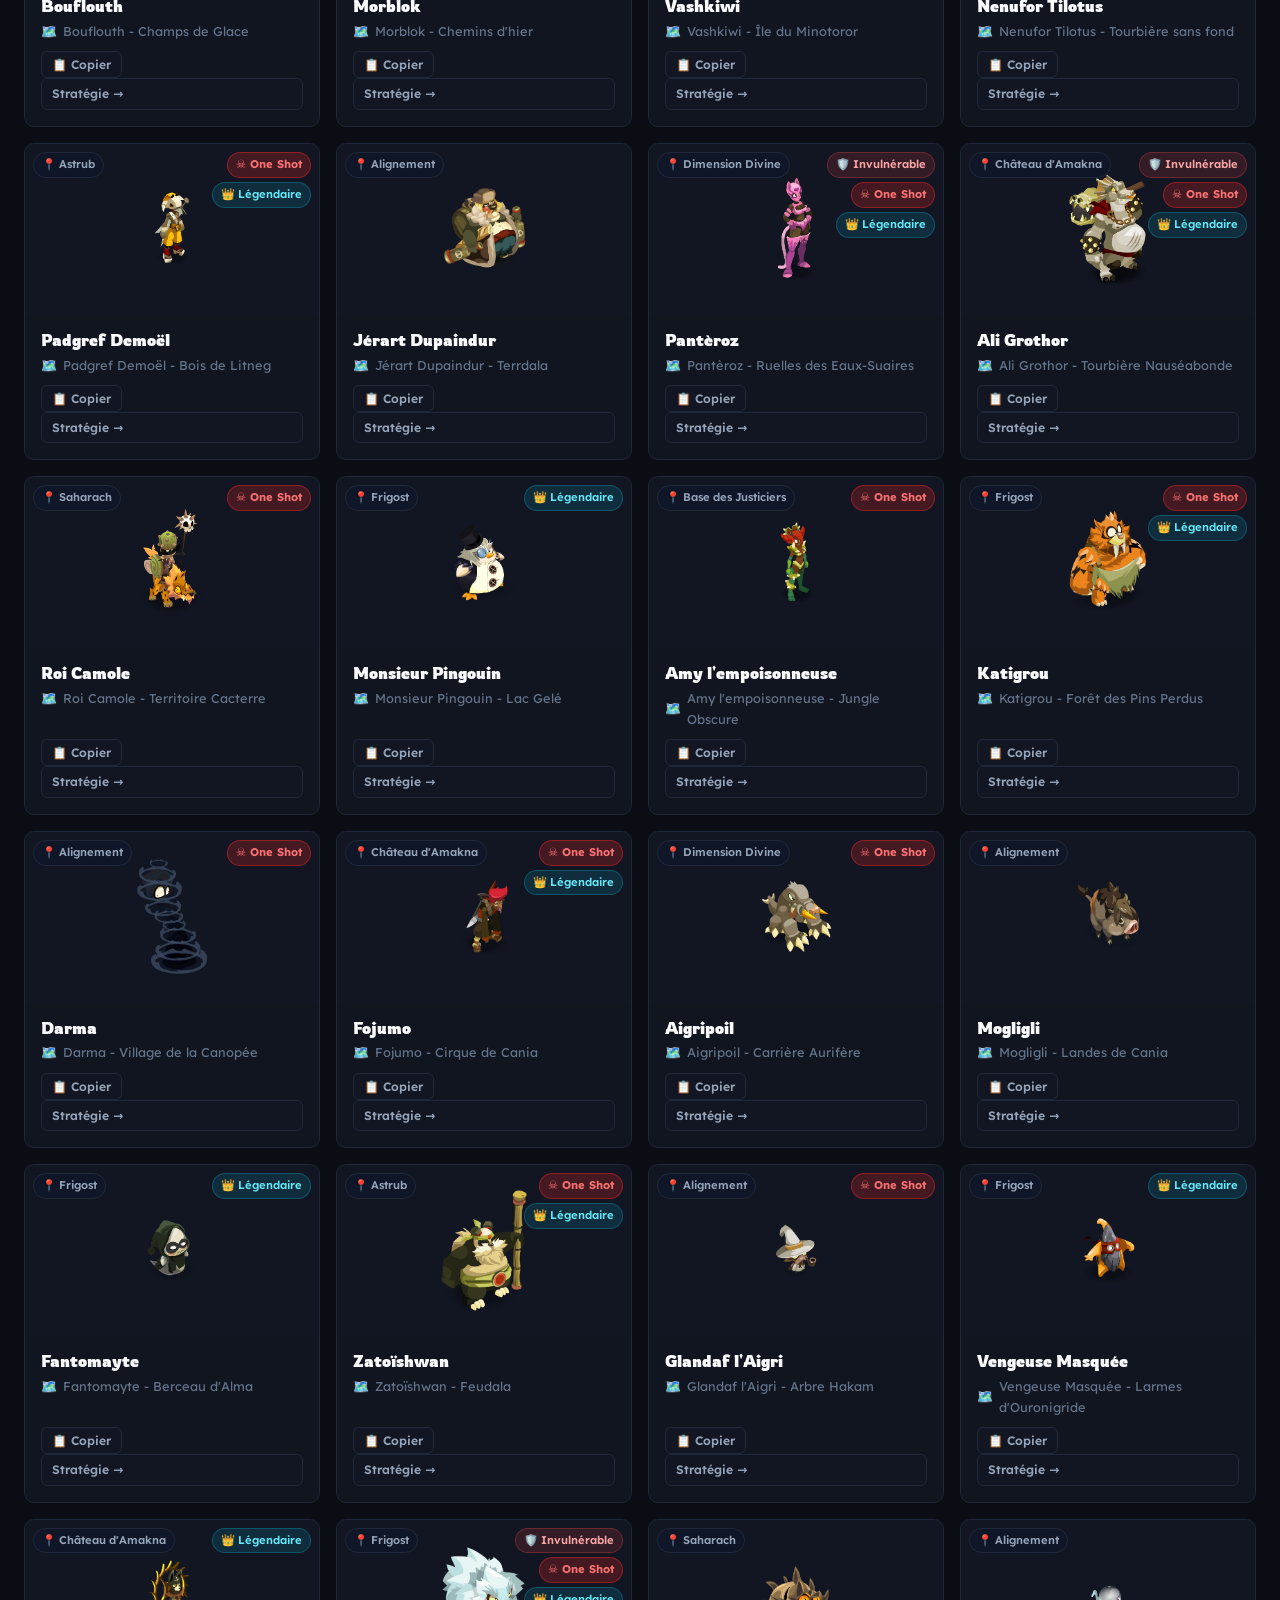
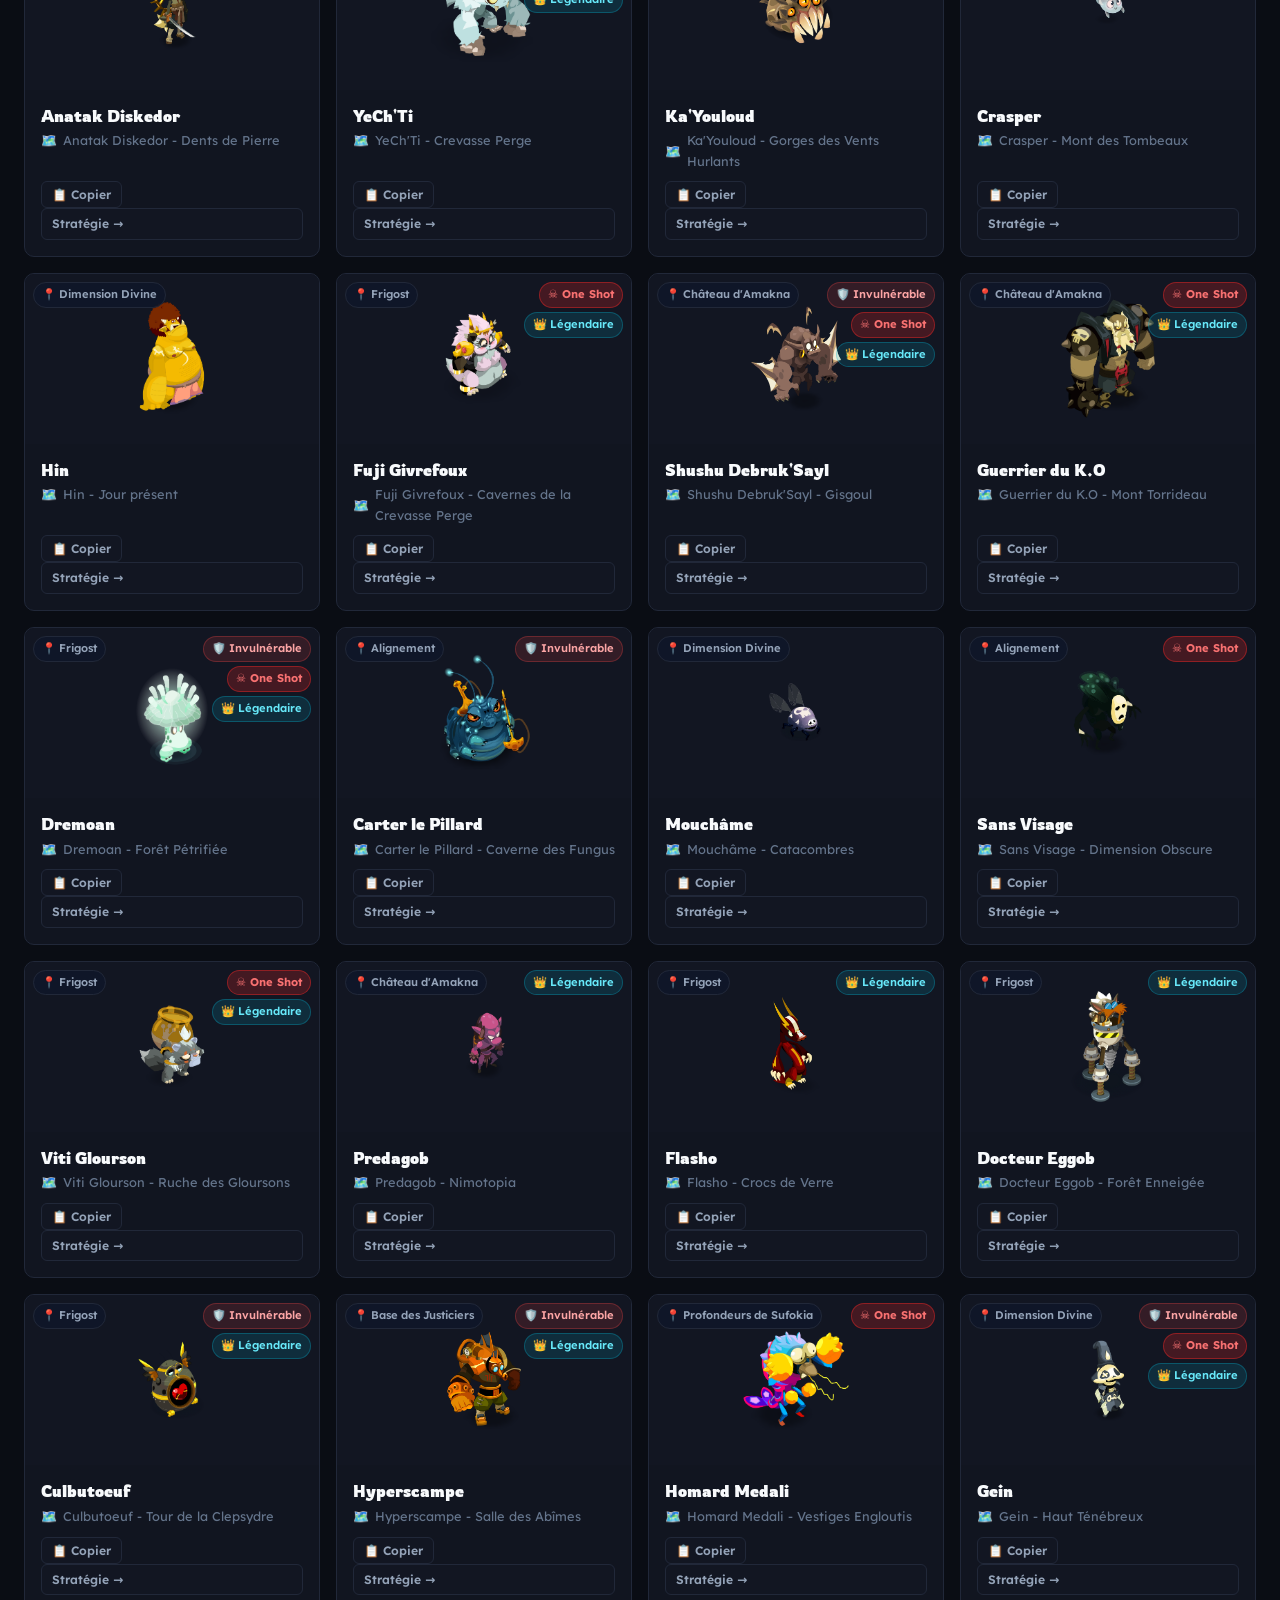
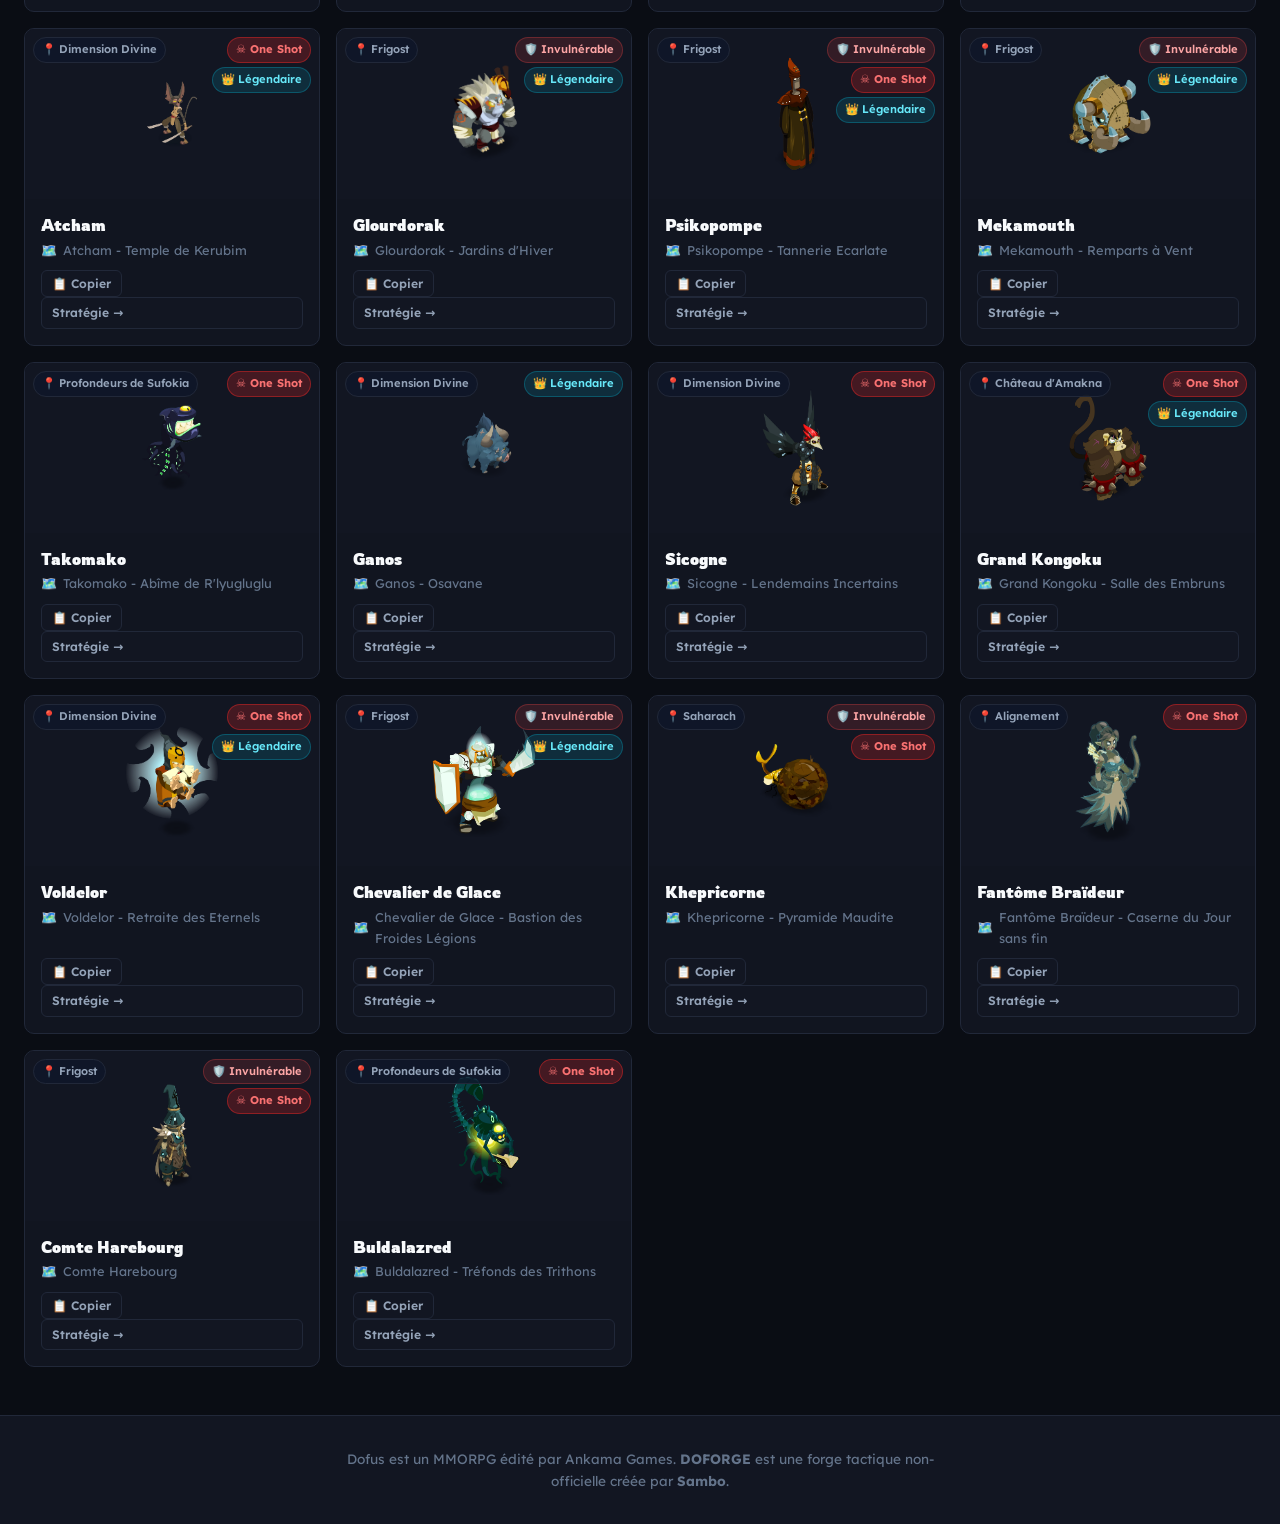
==== commit d38f8a8f: "Regrouper la navigation Bestiaires et mettre a jour le guide Songes 3.5+. Hub bestiaires.html avec s" ====
--- a/avis.html
+++ b/avis.html
@@ -17,7 +17,7 @@
   <!-- CSS -->
   <link rel="stylesheet" href="css/style.css">
 </head>
-<body data-page="avis">
+<body data-page="avis" data-nav-section="bestiaires" data-nav-child="avis">
 
   <!-- Header -->
   <header class="site-header">
@@ -28,13 +28,7 @@
         </div>
         <span class="logo-text">DO<span class="logo-highlight">FORGE</span></span>
       </a>
-      <nav class="header-nav">
-        <a href="index.html" class="nav-link">Accueil</a>
-        <a href="avis.html" class="nav-link active">Avis de Recherche</a>
-        <a href="donjons.html" class="nav-link">Boss & Donjons</a>
-        <a href="songes.html" class="nav-link">🌌 Songes Infinis</a>
-        <a href="bestiaire.html" class="nav-link">👾 Bestiaire</a>
-      </nav>
+      <nav class="header-nav" id="site-nav"></nav>
     </div>
   </header>
 
@@ -97,6 +91,7 @@
   </footer>
 
   <!-- App JS -->
+  <script src="js/nav.js"></script>
   <script src="js/app.js"></script>
 </body>
 </html>
--- a/css/style.css
+++ b/css/style.css
@@ -194,6 +194,84 @@
   font-weight: 700;
 }
 
+.nav-dropdown {
+  position: relative;
+}
+
+.nav-dropdown-trigger {
+  display: inline-flex;
+  align-items: center;
+  gap: 4px;
+}
+
+.nav-chevron {
+  font-size: 0.65rem;
+  opacity: 0.85;
+  transition: transform 0.15s ease;
+}
+
+.nav-dropdown:hover .nav-chevron,
+.nav-dropdown.is-open .nav-chevron,
+.nav-dropdown:focus-within .nav-chevron {
+  transform: rotate(180deg);
+}
+
+.nav-dropdown-menu {
+  position: absolute;
+  top: calc(100% + 8px);
+  left: 50%;
+  transform: translateX(-50%) translateY(6px);
+  min-width: 220px;
+  padding: 8px;
+  background: var(--bg-secondary);
+  border: 1px solid var(--border-light);
+  border-radius: var(--radius-md);
+  box-shadow: var(--shadow-card);
+  opacity: 0;
+  visibility: hidden;
+  pointer-events: none;
+  transition: opacity 0.15s ease, transform 0.15s ease, visibility 0.15s;
+  z-index: 1100;
+}
+
+.nav-dropdown:hover .nav-dropdown-menu,
+.nav-dropdown.is-open .nav-dropdown-menu,
+.nav-dropdown:focus-within .nav-dropdown-menu {
+  opacity: 1;
+  visibility: visible;
+  pointer-events: auto;
+  transform: translateX(-50%) translateY(0);
+}
+
+.nav-dropdown-link {
+  display: block;
+  font-size: 0.88rem;
+  font-weight: 500;
+  color: var(--text-secondary);
+  padding: 10px 14px;
+  border-radius: var(--radius-sm);
+  transition: background 0.15s ease, color 0.15s ease;
+}
+
+.nav-dropdown-link:hover {
+  color: var(--text-primary);
+  background: var(--bg-tertiary);
+}
+
+.nav-dropdown-link.active {
+  color: #fff;
+  background: linear-gradient(135deg, #10b981, #059669);
+  box-shadow: 0 0 12px rgba(16, 185, 129, 0.35);
+  font-weight: 600;
+}
+
+.nav-dropdown-trigger.active {
+  color: #0a0d14;
+  background: linear-gradient(135deg, #ff9e00, #ff5400);
+  box-shadow: 0 0 14px rgba(255, 120, 0, 0.4);
+  font-weight: 700;
+}
+
 /* ===== HERO SECTION ===== */
 .hero {
   padding: 120px var(--space-lg) var(--space-xl);
@@ -523,36 +601,30 @@
 }
 
 .badge-cat-boss {
-  position: absolute;
-  top: 10px;
-  left: 10px;
+  position: static;
   background: rgba(245, 158, 11, 0.25);
   color: #fbbf24;
   border: 1px solid rgba(245, 158, 11, 0.5);
   backdrop-filter: blur(8px);
-  z-index: 2;
   font-weight: 700;
 }
 
 .badge-cat-avis {
-  position: absolute;
-  top: 10px;
-  left: 10px;
+  position: static;
   background: rgba(59, 130, 246, 0.25);
   color: #60a5fa;
   border: 1px solid rgba(59, 130, 246, 0.5);
   backdrop-filter: blur(8px);
-  z-index: 2;
   font-weight: 700;
 }
 
 .mob-card.songe-card {
-  border-color: rgba(168, 85, 247, 0.25);
+  border-color: rgba(168, 85, 247, 0.35);
 }
 
 .mob-card.songe-card:hover {
-  border-color: rgba(168, 85, 247, 0.6);
-  box-shadow: 0 8px 30px rgba(168, 85, 247, 0.2);
+  border-color: rgba(168, 85, 247, 0.8);
+  box-shadow: 0 8px 30px rgba(168, 85, 247, 0.3);
 }
 
 
@@ -1100,3 +1172,496 @@
     padding: 2px 6px;
   }
 }
+
+/* ==========================================================================
+   DOFORGE - HOME PORTAL & SONGES GUIDE STYLES
+   ========================================================================== */
+
+/* ===== HOME PORTAL GRID ===== */
+.portal-section {
+  max-width: 1300px;
+  margin: 0 auto;
+  padding: 0 var(--space-lg) var(--space-2xl);
+}
+
+.portal-grid {
+  display: grid;
+  grid-template-columns: repeat(auto-fit, minmax(280px, 1fr));
+  gap: var(--space-lg);
+}
+
+.portal-grid-three {
+  grid-template-columns: repeat(3, 1fr);
+  max-width: 1100px;
+  margin: 0 auto;
+}
+
+@media (max-width: 960px) {
+  .portal-grid-three {
+    grid-template-columns: 1fr;
+  }
+}
+
+.bestiaires-hub-section {
+  padding-top: 0;
+}
+
+.portal-card {
+  position: relative;
+  background: var(--bg-card);
+  border: 1px solid var(--border-subtle);
+  border-radius: var(--radius-lg);
+  padding: var(--space-xl);
+  display: flex;
+  flex-direction: column;
+  justify-content: space-between;
+  text-decoration: none;
+  transition: transform 0.25s ease, border-color 0.25s ease, box-shadow 0.25s ease;
+  overflow: hidden;
+}
+
+.portal-card::before {
+  content: '';
+  position: absolute;
+  top: 0;
+  left: 0;
+  right: 0;
+  height: 3px;
+  background: linear-gradient(90deg, transparent, var(--accent-primary), transparent);
+  opacity: 0;
+  transition: opacity 0.25s ease;
+}
+
+.portal-card:hover {
+  transform: translateY(-6px);
+  border-color: var(--border-forge);
+  box-shadow: 0 12px 35px rgba(255, 100, 0, 0.25);
+}
+
+.portal-card:hover::before {
+  opacity: 1;
+}
+
+.portal-card-featured {
+  background: linear-gradient(145deg, #181f30, #111520);
+  border-color: rgba(168, 85, 247, 0.4);
+}
+
+.portal-card-featured:hover {
+  border-color: rgba(168, 85, 247, 0.8);
+  box-shadow: 0 12px 35px rgba(168, 85, 247, 0.3);
+}
+
+.portal-card-header {
+  display: flex;
+  align-items: center;
+  justify-content: space-between;
+  margin-bottom: var(--space-md);
+}
+
+.portal-icon {
+  width: 52px;
+  height: 52px;
+  border-radius: var(--radius-md);
+  display: flex;
+  align-items: center;
+  justify-content: center;
+  font-size: 1.7rem;
+  background: var(--bg-tertiary);
+}
+
+.portal-icon.amber { background: rgba(255, 158, 0, 0.18); color: #ff9e00; }
+.portal-icon.gold { background: rgba(245, 158, 11, 0.18); color: #fbbf24; }
+.portal-icon.purple { background: rgba(168, 85, 247, 0.18); color: #c084fc; }
+.portal-icon.green { background: rgba(16, 185, 129, 0.18); color: #34d399; }
+
+.portal-badge {
+  font-size: 0.8rem;
+  font-weight: 700;
+  padding: 4px 12px;
+  border-radius: var(--radius-full);
+  background: var(--bg-tertiary);
+  color: var(--text-secondary);
+  border: 1px solid var(--border-subtle);
+}
+
+.badge-featured {
+  background: rgba(168, 85, 247, 0.25);
+  color: #e9d5ff;
+  border-color: rgba(168, 85, 247, 0.5);
+}
+
+.portal-title {
+  font-family: var(--font-display);
+  font-size: 1.5rem;
+  color: var(--text-primary);
+  margin-bottom: var(--space-xs);
+}
+
+.portal-desc {
+  font-size: 0.92rem;
+  color: var(--text-secondary);
+  line-height: 1.5;
+  margin-bottom: var(--space-lg);
+}
+
+.portal-footer {
+  display: flex;
+  align-items: center;
+  justify-content: space-between;
+  font-size: 0.92rem;
+  font-weight: 600;
+  color: var(--text-accent);
+  padding-top: var(--space-md);
+  border-top: 1px solid var(--border-subtle);
+}
+
+.portal-arrow {
+  font-size: 1.2rem;
+  transition: transform 0.2s ease;
+}
+
+.portal-card:hover .portal-arrow {
+  transform: translateX(6px);
+}
+
+/* ===== LIVE HOME SEARCH DROPDOWN ===== */
+.home-search-container {
+  position: relative;
+  max-width: 620px;
+  margin: 0 auto;
+}
+
+.home-search-dropdown {
+  position: absolute;
+  top: 108%;
+  left: 0;
+  right: 0;
+  z-index: 1100;
+  background: var(--bg-secondary);
+  border: 1px solid var(--border-forge);
+  border-radius: var(--radius-lg);
+  box-shadow: 0 16px 48px rgba(0, 0, 0, 0.8), 0 0 20px rgba(255, 100, 0, 0.2);
+  max-height: 420px;
+  overflow-y: auto;
+  padding: 8px 0;
+}
+
+.dropdown-item {
+  display: flex;
+  align-items: center;
+  gap: 12px;
+  padding: 12px 18px;
+  text-decoration: none;
+  transition: background 0.15s ease;
+  border-bottom: 1px solid var(--border-subtle);
+}
+
+.dropdown-item:last-child {
+  border-bottom: none;
+}
+
+.dropdown-item:hover {
+  background: var(--bg-tertiary);
+}
+
+.dropdown-item.no-match {
+  color: var(--text-muted);
+  font-size: 0.9rem;
+  justify-content: center;
+  padding: 16px;
+}
+
+.dropdown-thumb {
+  width: 42px;
+  height: 42px;
+  border-radius: var(--radius-sm);
+  background: var(--bg-tertiary);
+  display: flex;
+  align-items: center;
+  justify-content: center;
+  overflow: hidden;
+  flex-shrink: 0;
+}
+
+.dropdown-thumb img {
+  width: 100%;
+  height: 100%;
+  object-fit: contain;
+}
+
+.dropdown-info {
+  flex-grow: 1;
+  display: flex;
+  flex-direction: column;
+}
+
+.dropdown-name {
+  font-size: 0.98rem;
+  color: var(--text-primary);
+  font-weight: 600;
+}
+
+.dropdown-sub {
+  font-size: 0.8rem;
+  color: var(--text-muted);
+}
+
+.dropdown-badge {
+  font-size: 0.75rem;
+  font-weight: 700;
+  padding: 4px 10px;
+  border-radius: var(--radius-full);
+}
+
+.dropdown-badge.badge-avis { background: rgba(255, 158, 0, 0.22); color: #ffb703; }
+.dropdown-badge.badge-donjon { background: rgba(245, 158, 11, 0.22); color: #fcd34d; }
+.dropdown-badge.badge-mob { background: rgba(16, 185, 129, 0.22); color: #6ee7b7; }
+
+/* ===== FEATURES HIGHLIGHT SECTION ===== */
+.features-section {
+  background: var(--bg-secondary);
+  border-top: 1px solid var(--border-forge);
+  border-bottom: 1px solid var(--border-subtle);
+  padding: var(--space-2xl) var(--space-lg);
+  margin-top: var(--space-2xl);
+}
+
+.section-container {
+  max-width: 1300px;
+  margin: 0 auto;
+}
+
+.features-heading {
+  font-family: var(--font-display);
+  font-size: 1.8rem;
+  text-align: center;
+  color: var(--text-primary);
+  margin-bottom: var(--space-2xl);
+  letter-spacing: -0.5px;
+}
+
+.features-grid {
+  display: grid;
+  grid-template-columns: repeat(auto-fit, minmax(240px, 1fr));
+  gap: var(--space-xl);
+}
+
+.feature-item {
+  text-align: center;
+  padding: var(--space-xl) var(--space-lg);
+  background: var(--bg-card);
+  border-radius: var(--radius-lg);
+  border: 1px solid var(--border-subtle);
+  transition: transform 0.2s ease, border-color 0.2s ease;
+}
+
+.feature-item:hover {
+  transform: translateY(-4px);
+  border-color: var(--border-forge);
+}
+
+.feature-icon {
+  font-size: 2.4rem;
+  margin-bottom: var(--space-md);
+}
+
+.feature-item h3 {
+  font-family: var(--font-display);
+  font-size: 1.2rem;
+  color: var(--text-primary);
+  margin-bottom: var(--space-xs);
+}
+
+.feature-item p {
+  font-size: 0.9rem;
+  color: var(--text-secondary);
+  line-height: 1.5;
+}
+
+/* ===== SONGES EDUCATIONAL GUIDE SECTION ===== */
+.songes-guide-section {
+  max-width: 1300px;
+  margin: 0 auto;
+  padding: 0 var(--space-lg) var(--space-2xl);
+}
+
+.guide-main-heading {
+  font-family: var(--font-display);
+  font-size: 1.8rem;
+  color: var(--text-primary);
+  text-align: center;
+  margin-bottom: var(--space-xl);
+  letter-spacing: -0.5px;
+}
+
+.guide-cards-grid {
+  display: grid;
+  grid-template-columns: repeat(auto-fit, minmax(320px, 1fr));
+  gap: var(--space-lg);
+}
+
+.guide-card {
+  background: var(--bg-card);
+  border: 1px solid var(--border-subtle);
+  border-radius: var(--radius-lg);
+  padding: var(--space-xl);
+  box-shadow: var(--shadow-card);
+  transition: transform 0.2s ease, border-color 0.2s ease;
+}
+
+.guide-card:hover {
+  transform: translateY(-3px);
+  border-color: var(--border-light);
+}
+
+.guide-card-highlight {
+  border-color: rgba(168, 85, 247, 0.5);
+  background: linear-gradient(145deg, #181d2e, #111422);
+  box-shadow: 0 8px 30px rgba(168, 85, 247, 0.15);
+}
+
+.guide-card-highlight:hover {
+  border-color: rgba(168, 85, 247, 0.8);
+}
+
+.guide-card-icon {
+  font-size: 2.2rem;
+  margin-bottom: var(--space-sm);
+}
+
+.guide-card h3 {
+  font-family: var(--font-display);
+  font-size: 1.35rem;
+  color: var(--text-primary);
+  margin-bottom: var(--space-sm);
+}
+
+.guide-card p {
+  font-size: 0.94rem;
+  color: var(--text-secondary);
+  margin-bottom: var(--space-md);
+  line-height: 1.6;
+}
+
+.guide-list {
+  list-style: none;
+  display: flex;
+  flex-direction: column;
+  gap: 12px;
+  font-size: 0.9rem;
+  color: var(--text-secondary);
+}
+
+.guide-list li {
+  position: relative;
+  padding-left: 20px;
+  line-height: 1.5;
+}
+
+.guide-list li::before {
+  content: '✦';
+  position: absolute;
+  left: 0;
+  color: var(--accent-primary);
+  font-weight: bold;
+}
+
+.guide-card-highlight .guide-list li::before {
+  color: #c084fc;
+}
+
+/* ===== SUB-NAVIGATION TAB TOGGLE ===== */
+.sub-nav-section {
+  max-width: 1300px;
+  margin: 0 auto var(--space-xl);
+  padding: 0 var(--space-lg);
+  display: flex;
+  justify-content: center;
+}
+
+.sub-nav-container {
+  display: flex;
+  background: var(--bg-card);
+  border: 1px solid var(--border-subtle);
+  padding: 6px;
+  border-radius: var(--radius-full);
+  gap: 8px;
+  box-shadow: var(--shadow-card);
+}
+
+.sub-nav-btn {
+  font-family: var(--font-body);
+  font-size: 0.95rem;
+  font-weight: 600;
+  padding: 10px 24px;
+  border-radius: var(--radius-full);
+  border: none;
+  background: transparent;
+  color: var(--text-secondary);
+  cursor: pointer;
+  transition: all 0.2s ease;
+  display: flex;
+  align-items: center;
+  gap: 8px;
+}
+
+.sub-nav-btn:hover {
+  color: var(--text-primary);
+  background: var(--bg-tertiary);
+}
+
+.sub-nav-btn.active {
+  background: linear-gradient(135deg, #a855f7, #7e22ce);
+  color: #ffffff;
+  box-shadow: 0 0 20px rgba(168, 85, 247, 0.4);
+}
+
+.guide-note {
+  margin-top: var(--space-md);
+  padding: var(--space-md);
+  font-size: 0.88rem;
+  color: var(--text-secondary);
+  background: rgba(168, 85, 247, 0.08);
+  border: 1px solid rgba(168, 85, 247, 0.25);
+  border-radius: var(--radius-md);
+  line-height: 1.55;
+}
+
+.songes-database-panel {
+  margin-top: var(--space-xl);
+  padding-top: var(--space-2xl);
+  border-top: 2px solid rgba(168, 85, 247, 0.35);
+  background: linear-gradient(180deg, rgba(168, 85, 247, 0.06) 0%, transparent 320px);
+}
+
+.songes-database-panel[hidden] {
+  display: none !important;
+}
+
+#panel-songes-guide[hidden] {
+  display: none !important;
+}
+
+.songes-database-header {
+  max-width: 1300px;
+  margin: 0 auto var(--space-xl);
+  padding: 0 var(--space-lg);
+  text-align: center;
+}
+
+.songes-database-title {
+  font-family: var(--font-display);
+  font-size: 1.75rem;
+  margin-bottom: var(--space-sm);
+  color: var(--text-primary);
+}
+
+.songes-database-lead {
+  color: var(--text-secondary);
+  max-width: 640px;
+  margin: 0 auto;
+  font-size: 0.95rem;
+}
+
+
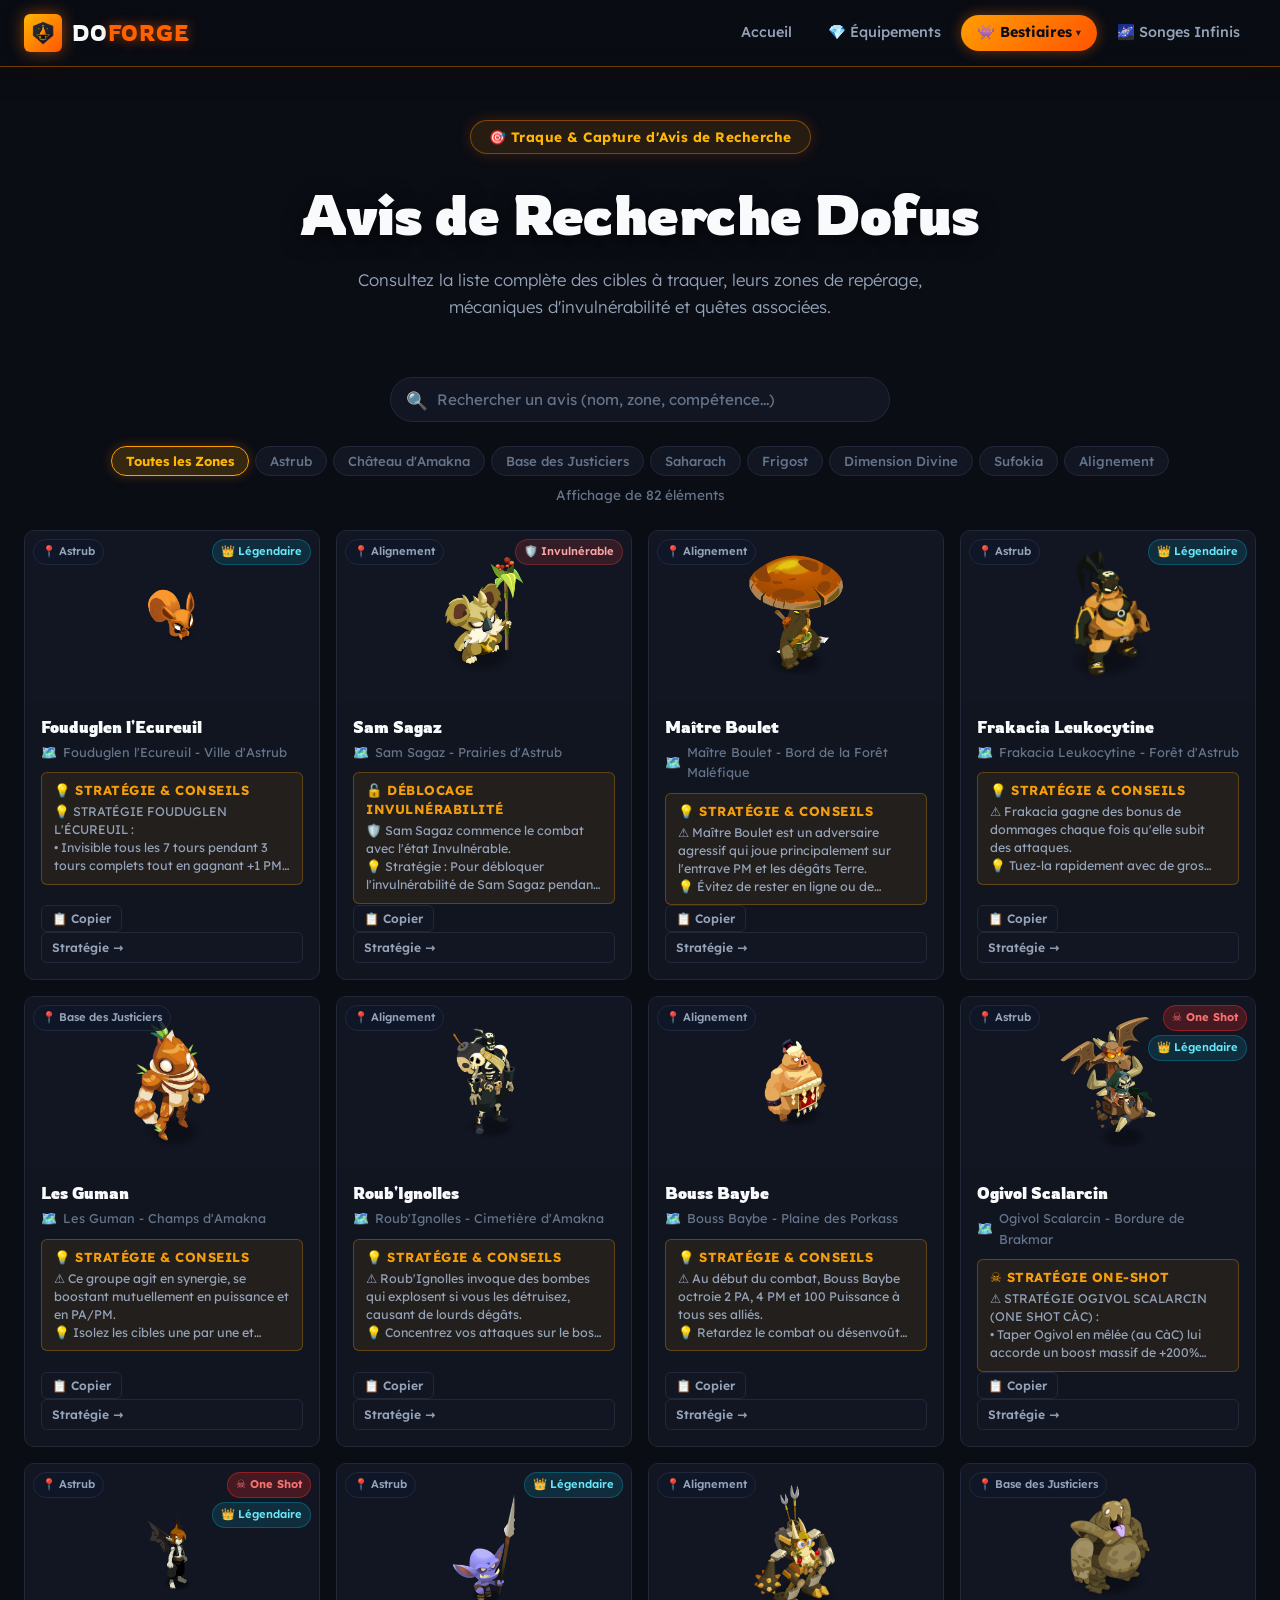
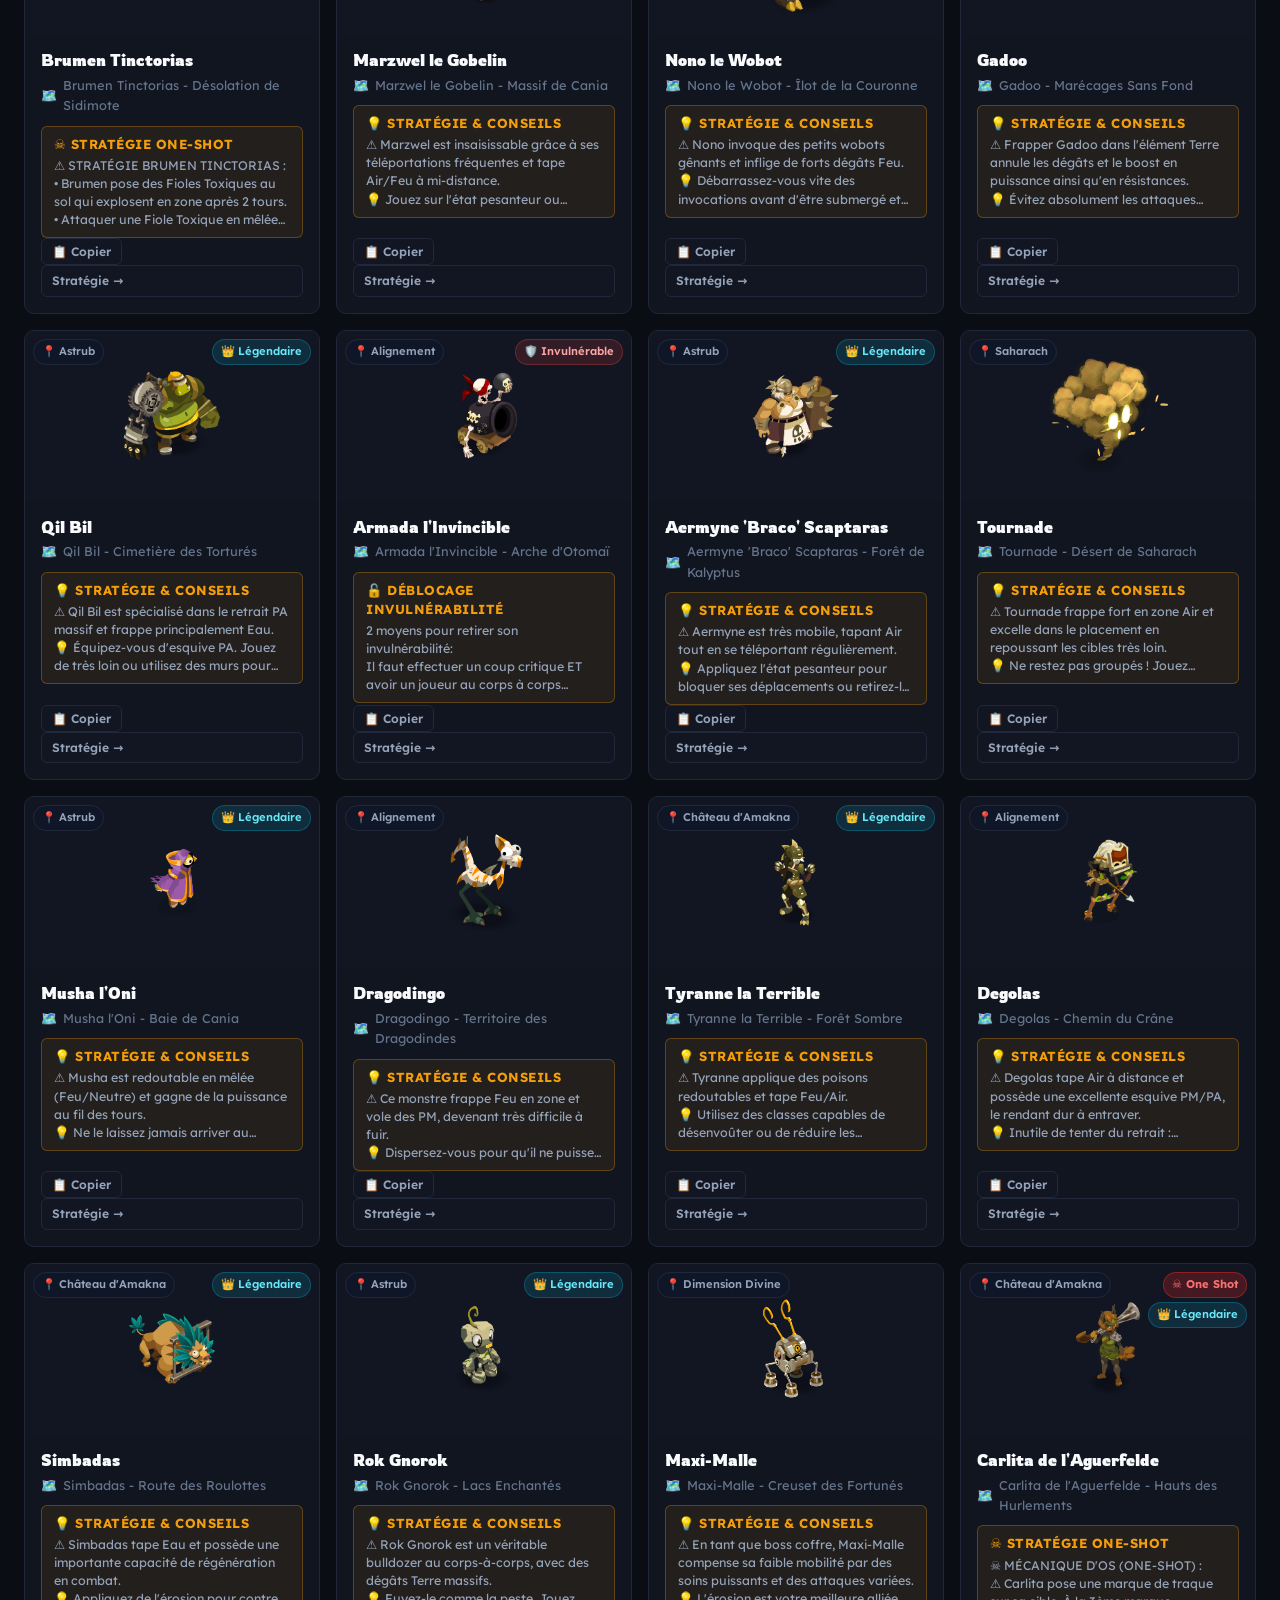
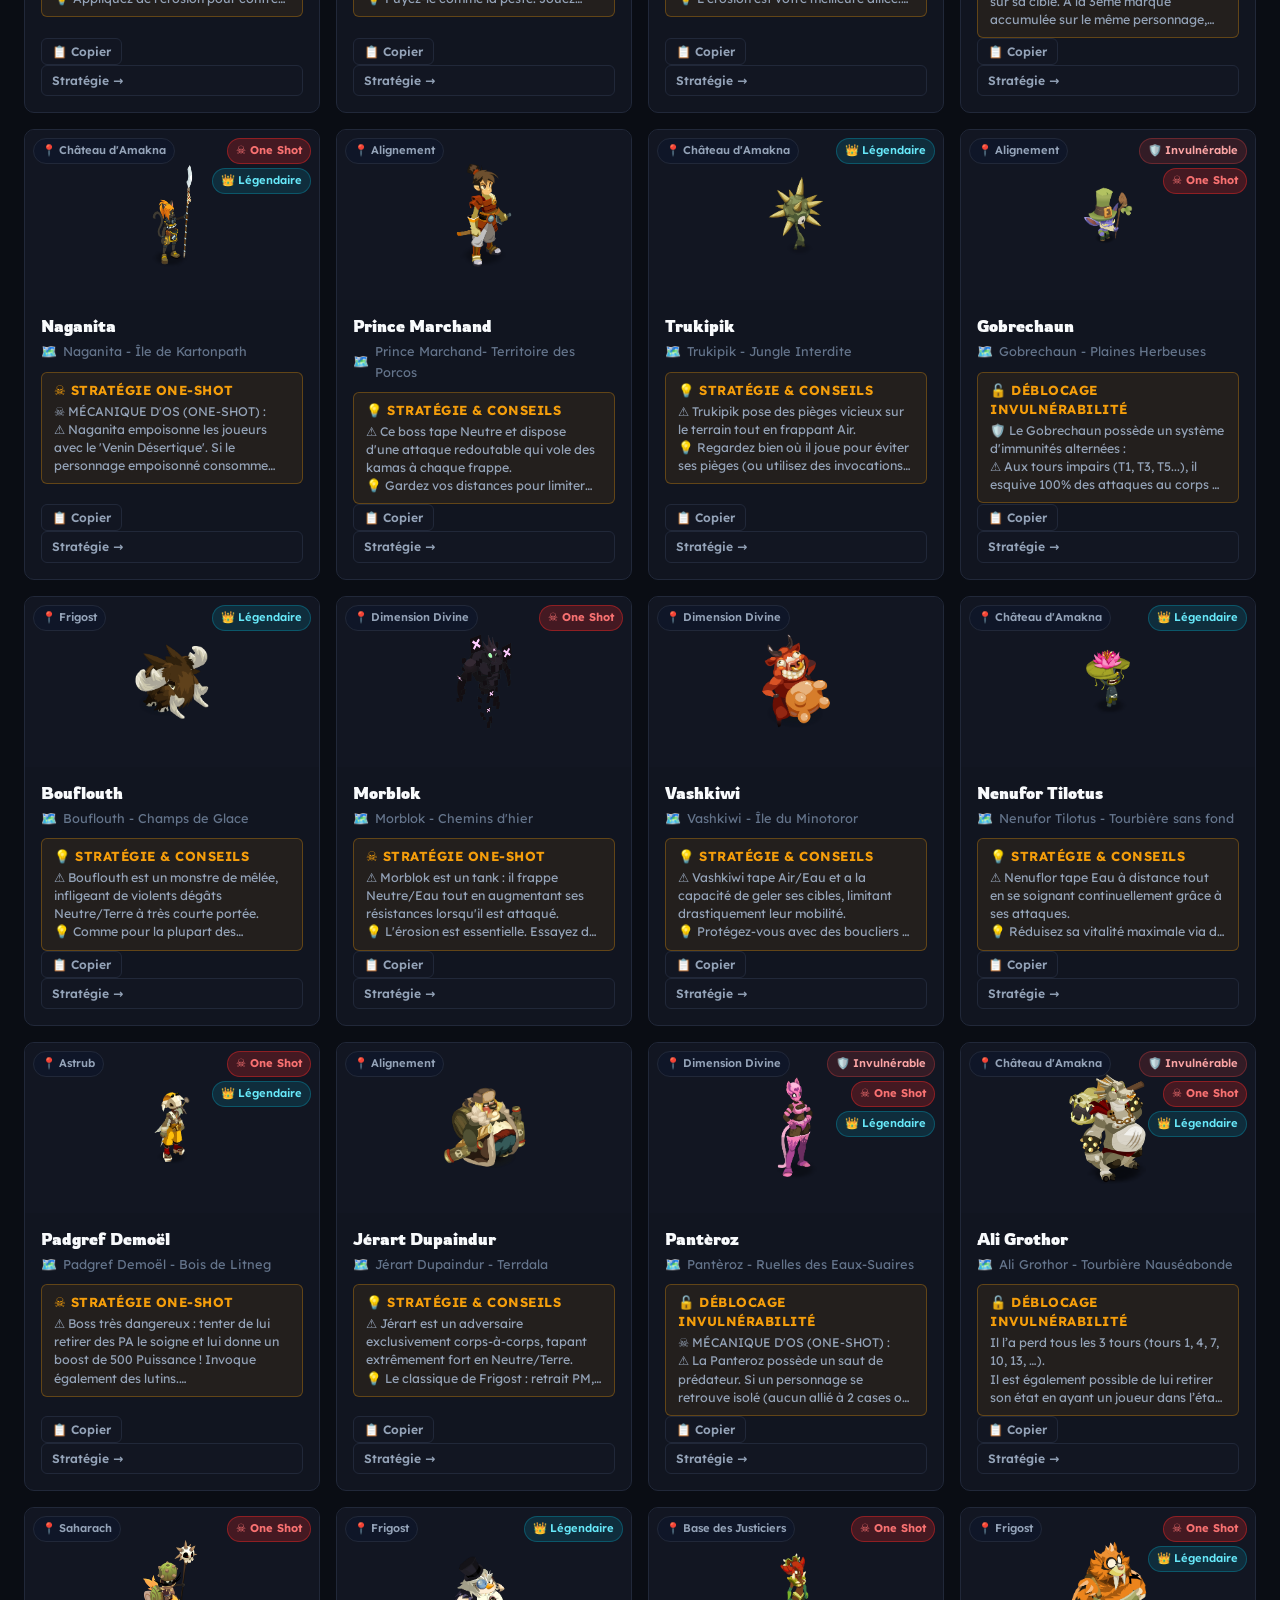
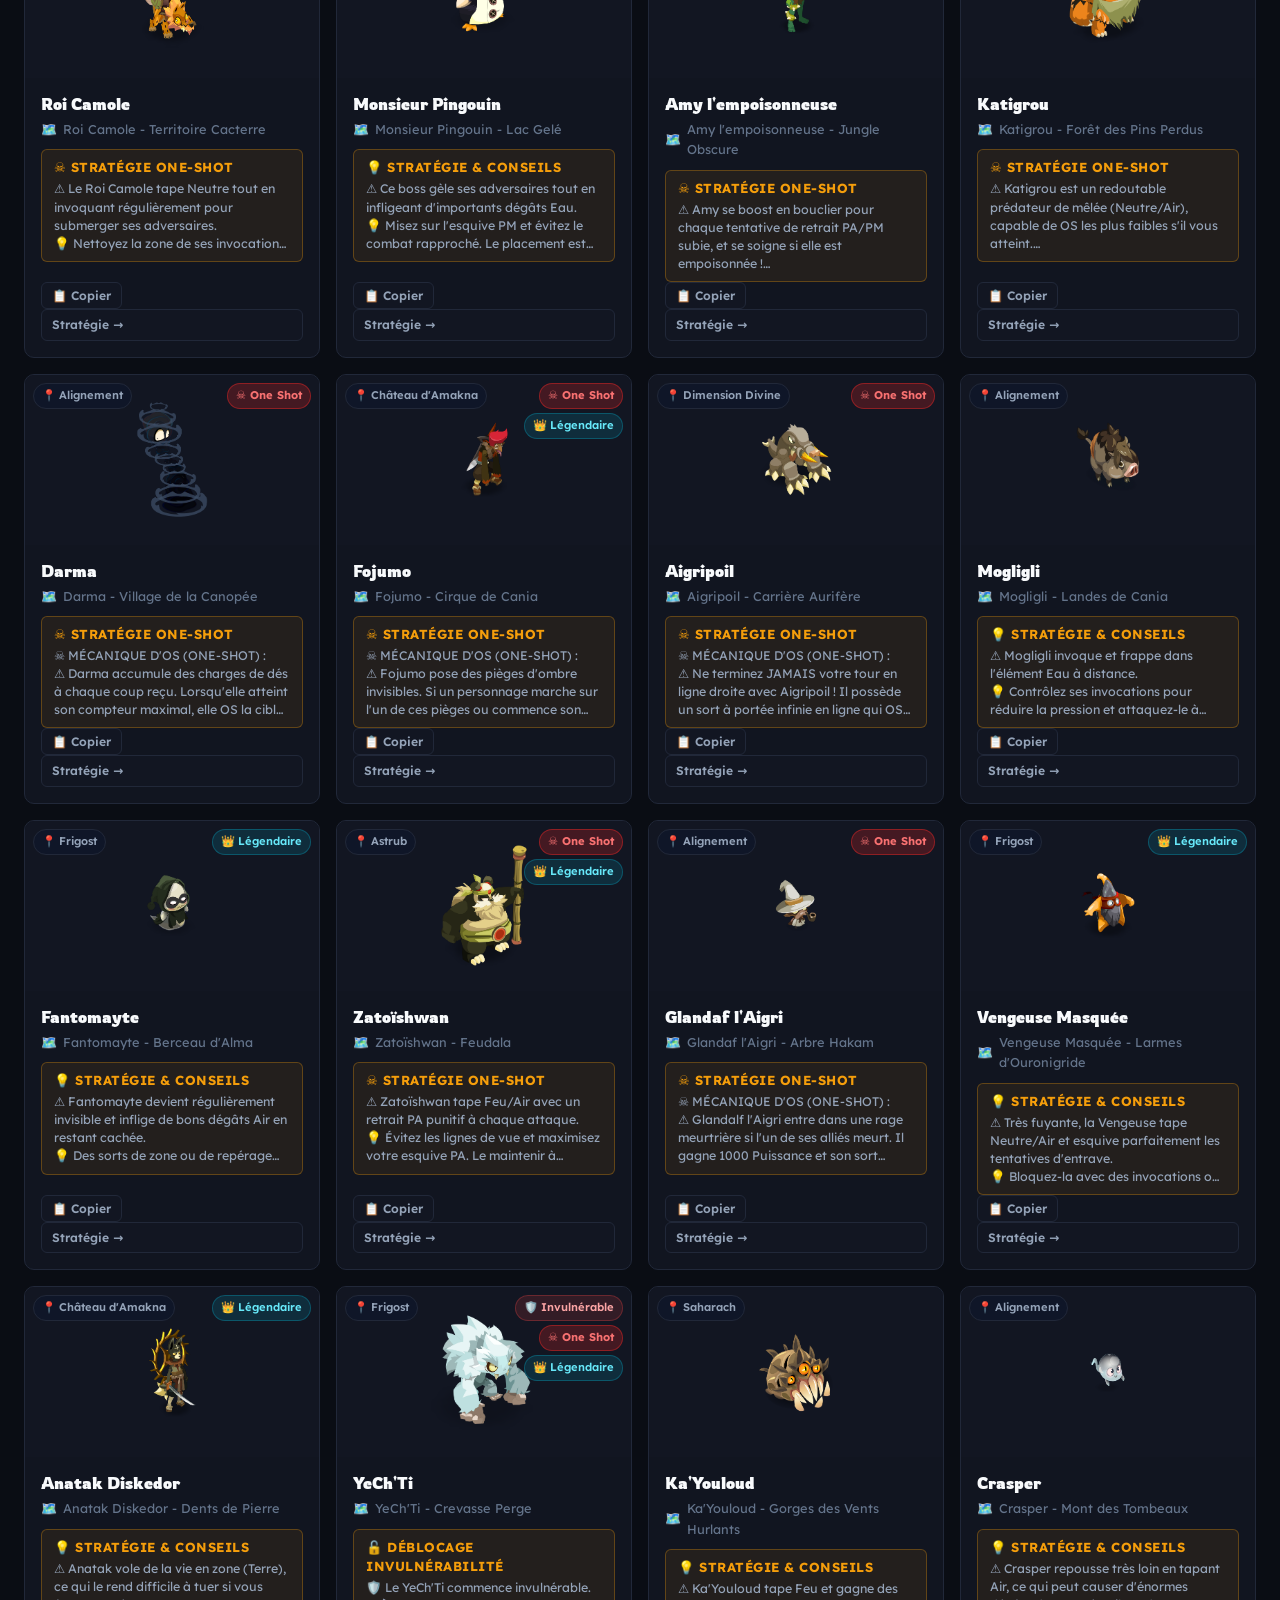
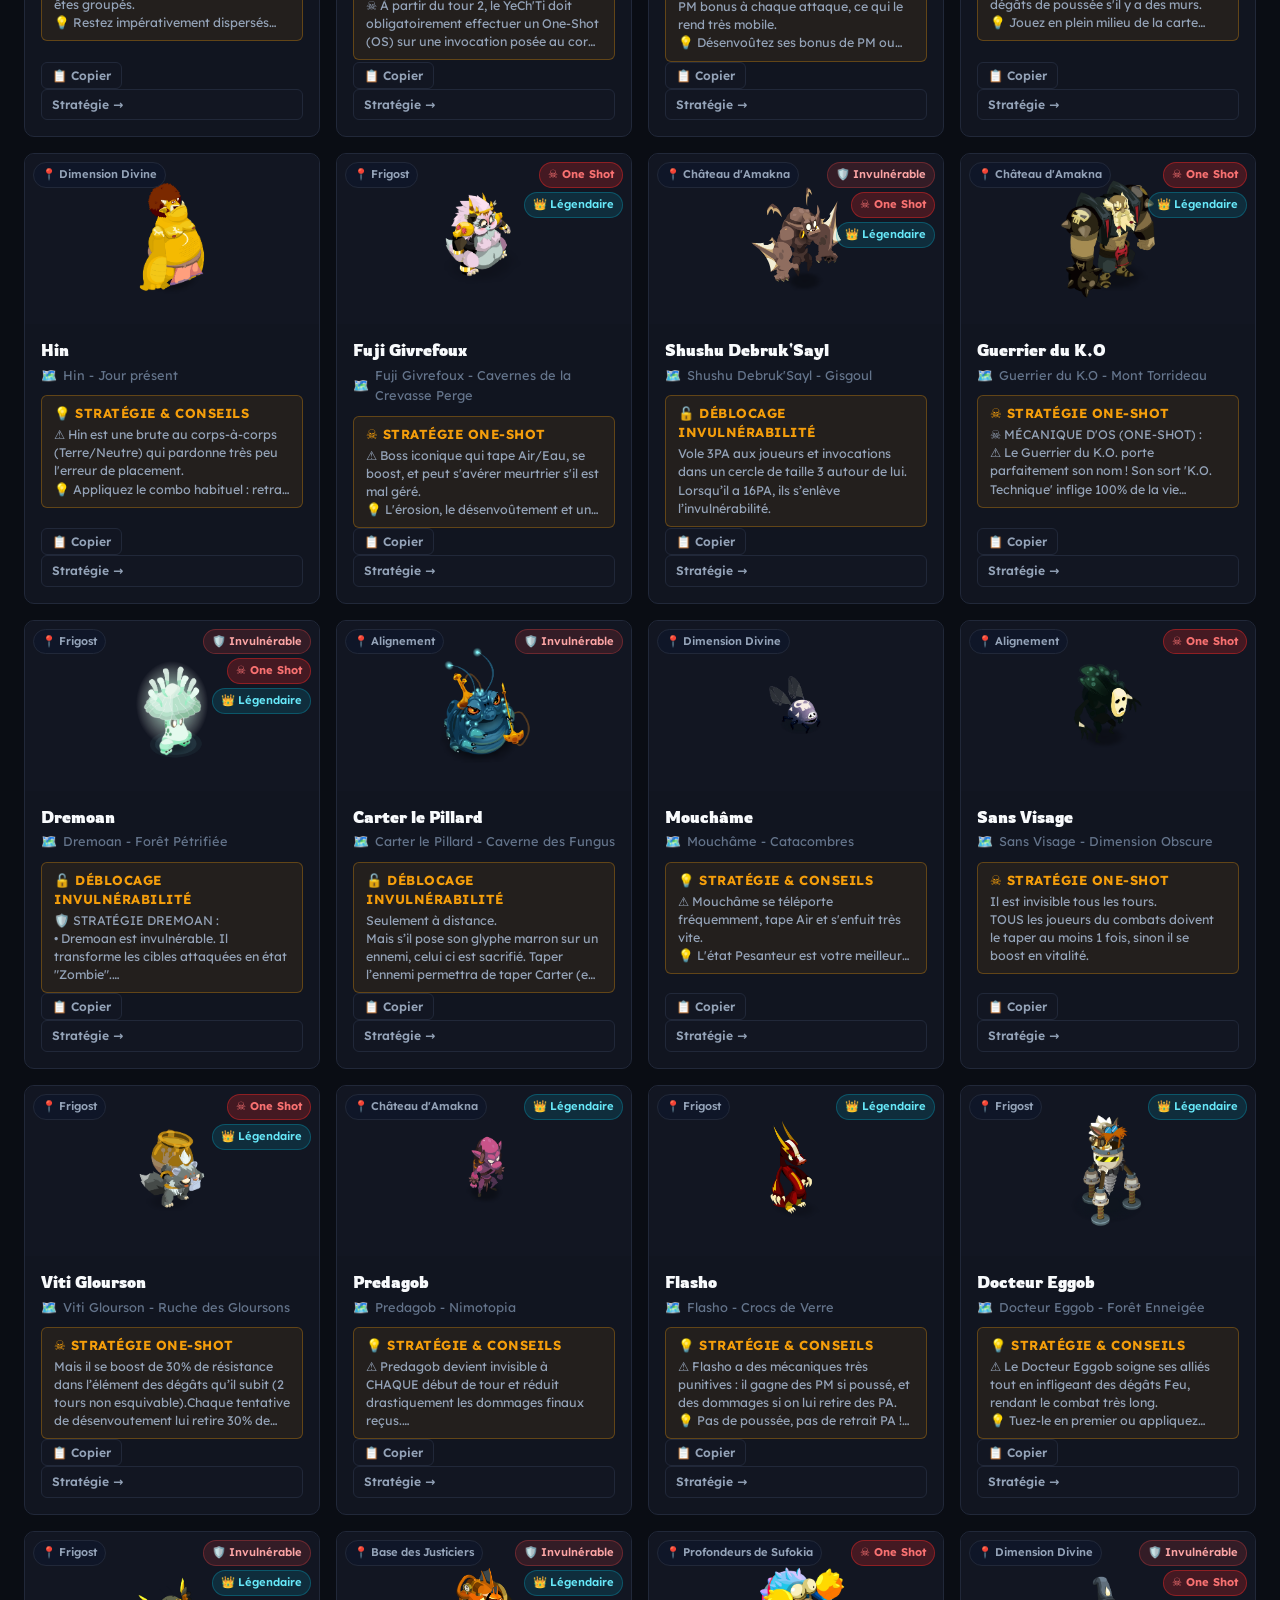
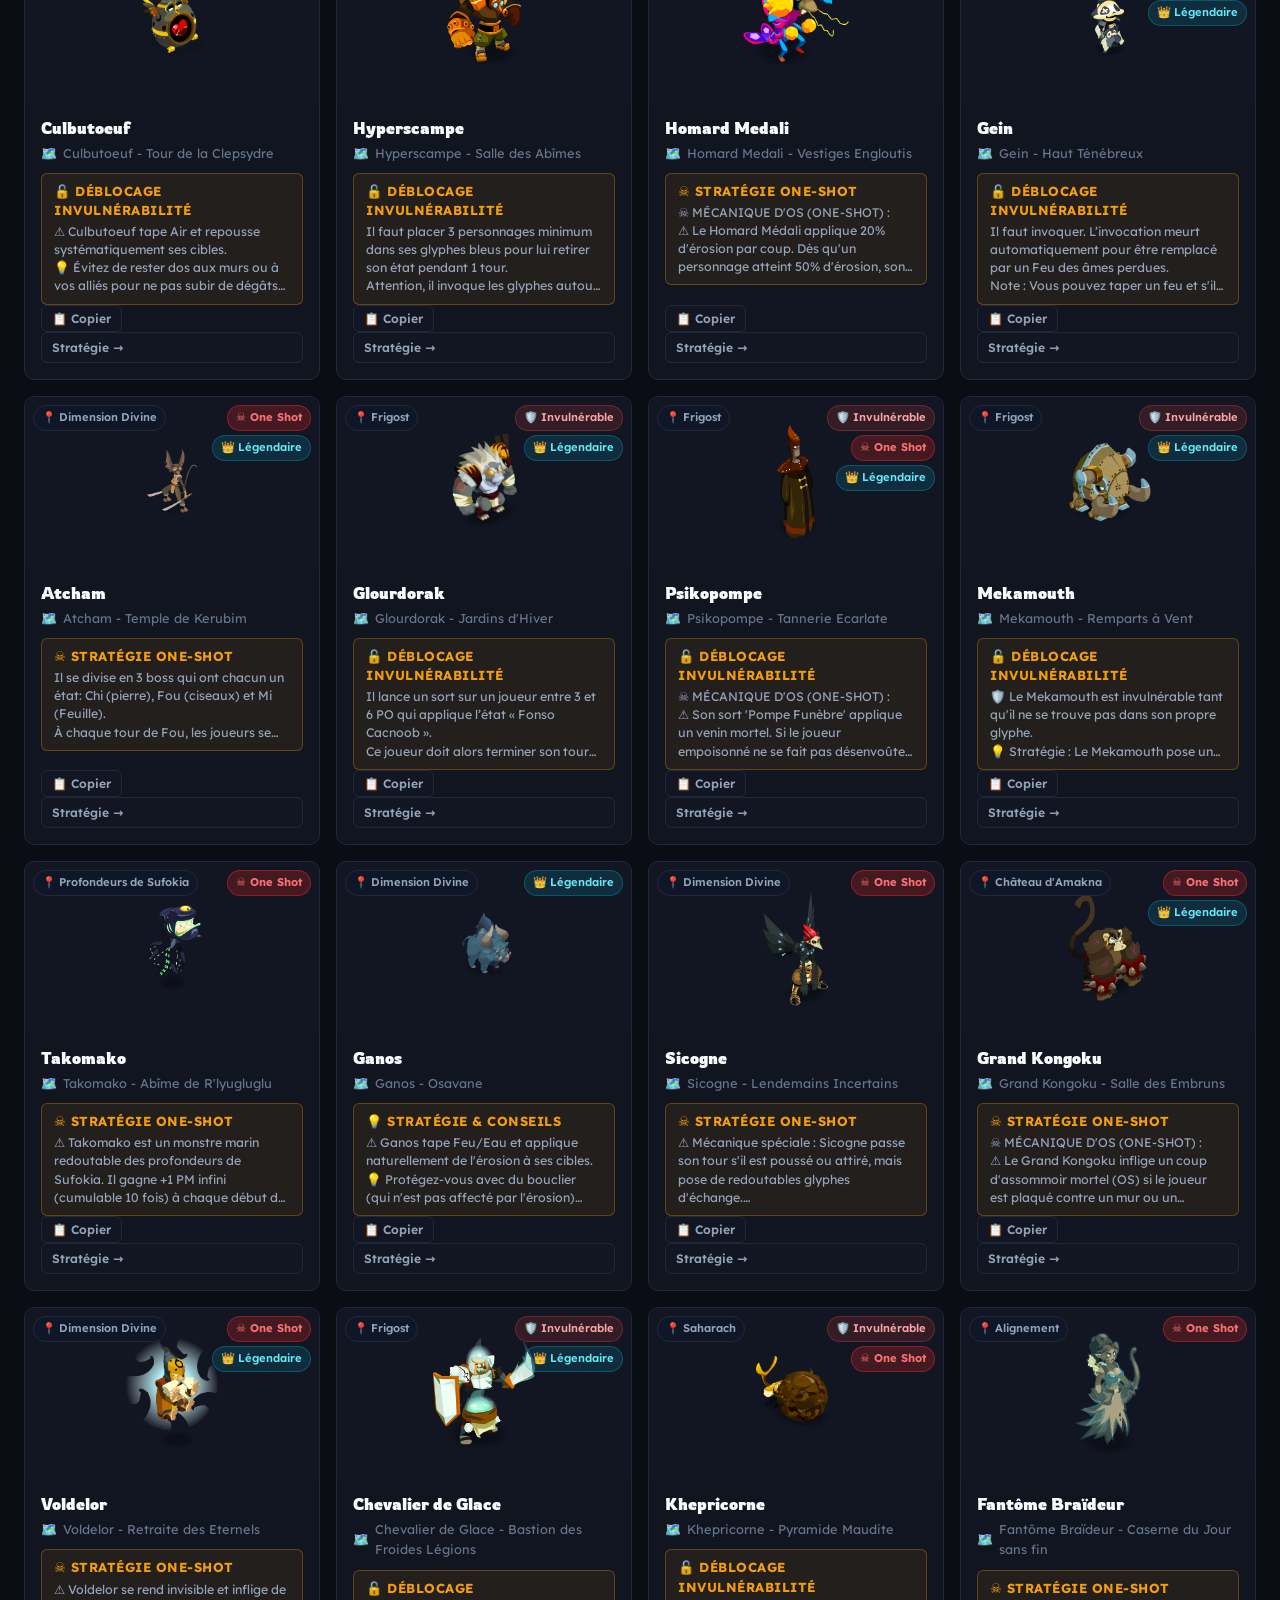
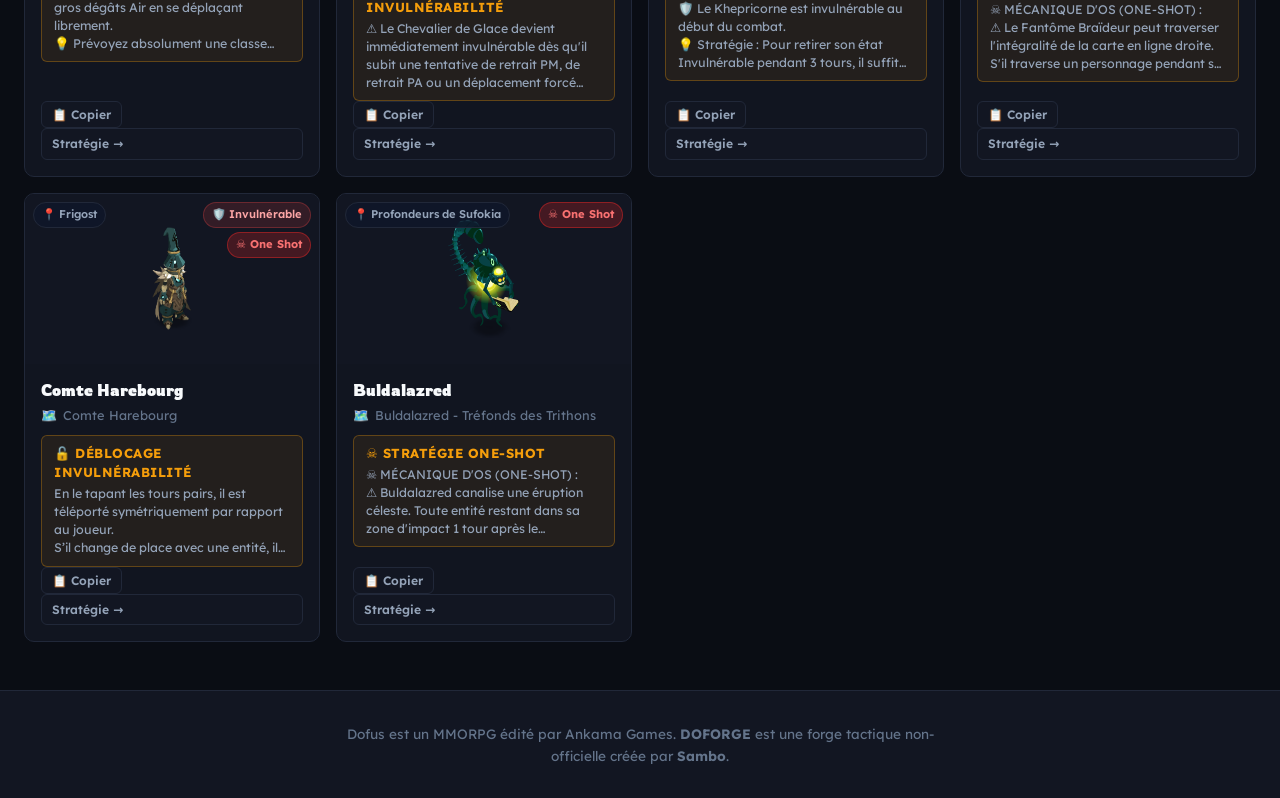
==== commit a554fe6a: "feat: strategie boss & delock invulnerabilite pour donjons et avis, anti-cache server & fix navigati" ====
--- a/avis.html
+++ b/avis.html
@@ -15,7 +15,7 @@
   <link rel="icon" type="image/svg+xml" href="favicon.svg">
   
   <!-- CSS -->
-  <link rel="stylesheet" href="css/style.css">
+  <link rel="stylesheet" href="css/style.css?v=3.6.2">
 </head>
 <body data-page="avis" data-nav-section="bestiaires" data-nav-child="avis">
 
--- a/css/style.css
+++ b/css/style.css
@@ -1664,4 +1664,695 @@
   font-size: 0.95rem;
 }
 
-
+/* ===== EQUIPMENT CATALOG STYLES ===== */
+.equipment-card {
+  border-color: var(--border-subtle);
+  transition: transform 0.2s ease, border-color 0.2s ease, box-shadow 0.2s ease;
+}
+
+.equipment-card:hover {
+  transform: translateY(-5px);
+  border-color: var(--border-forge);
+  box-shadow: 0 10px 30px rgba(255, 100, 0, 0.2);
+}
+
+.equip-image-wrapper {
+  position: relative;
+  height: 160px;
+  background: radial-gradient(circle at center, rgba(30, 41, 59, 0.9), rgba(15, 23, 42, 0.95));
+  display: flex;
+  align-items: center;
+  justify-content: center;
+  padding: 12px;
+  overflow: hidden;
+  border-bottom: 1px solid var(--border-subtle);
+}
+
+.equip-img {
+  max-width: 80%;
+  max-height: 80%;
+  object-fit: contain;
+  filter: drop-shadow(0 4px 12px rgba(0,0,0,0.6));
+  transition: transform 0.25s ease;
+}
+
+.equipment-card:hover .equip-img {
+  transform: scale(1.1);
+}
+
+.badge-level-200 {
+  background: rgba(245, 158, 11, 0.25);
+  color: #fbbf24;
+  border: 1px solid rgba(245, 158, 11, 0.5);
+  font-weight: 700;
+}
+
+.badge-type-tag {
+  position: absolute;
+  bottom: 8px;
+  left: 8px;
+  background: rgba(15, 23, 42, 0.85);
+  color: var(--text-secondary);
+  font-size: 0.72rem;
+  padding: 2px 8px;
+  border-radius: var(--radius-sm);
+  border: 1px solid var(--border-subtle);
+  backdrop-filter: blur(4px);
+}
+
+.equip-effects-list {
+  display: flex;
+  flex-direction: column;
+  gap: 4px;
+  margin-top: 8px;
+  font-size: 0.82rem;
+  max-height: 140px;
+  overflow-y: auto;
+  padding-right: 4px;
+}
+
+.effect-item {
+  display: flex;
+  align-items: center;
+  gap: 6px;
+  color: var(--text-secondary);
+  line-height: 1.3;
+}
+
+.effect-item.stat-pa {
+  color: #fcd34d;
+  font-weight: 700;
+}
+
+.effect-item.stat-pm {
+  color: #c084fc;
+  font-weight: 700;
+}
+
+.effect-item.stat-po {
+  color: #6ee7b7;
+  font-weight: 700;
+}
+
+.effect-item.stat-negative {
+  color: #f87171;
+}
+
+.equip-weapon-bar {
+  display: flex;
+  gap: 10px;
+  background: rgba(15, 23, 42, 0.6);
+  padding: 6px 10px;
+  border-radius: var(--radius-sm);
+  font-size: 0.78rem;
+  margin-bottom: 8px;
+  color: var(--text-muted);
+  border: 1px solid var(--border-subtle);
+}
+
+.equip-weapon-stat {
+  display: flex;
+  align-items: center;
+  gap: 4px;
+}
+
+.equip-weapon-stat strong {
+  color: var(--text-primary);
+}
+
+/* ===== AUTHENTIC DOFUSBOOK LAYOUT STYLING ===== */
+.songes-builds-panel { padding-bottom: var(--space-2xl); }
+
+.builds-grid {
+  display: flex;
+  flex-direction: column;
+  gap: var(--space-2xl);
+  max-width: 1350px;
+  margin: 0 auto;
+  padding: 0 var(--space-lg);
+}
+
+.dofusbook-container {
+  background: #24262b;
+  border: 1px solid #363940;
+  border-radius: var(--radius-md);
+  box-shadow: 0 10px 30px rgba(0, 0, 0, 0.4);
+  overflow: hidden;
+  color: #d1d5db;
+  font-family: var(--font-sans);
+}
+
+/* Header */
+.db-header {
+  display: flex;
+  align-items: center;
+  justify-content: space-between;
+  padding: var(--space-md) var(--space-xl);
+  background: #1c1d21;
+  border-bottom: 1px solid #32353c;
+}
+.db-header-left { display: flex; align-items: center; gap: var(--space-md); }
+.db-class-avatar {
+  width: 48px; height: 48px;
+  border-radius: 50%;
+  border: 2px solid var(--accent-primary);
+  background: #111827;
+  object-fit: cover;
+}
+.db-build-title {
+  font-size: 1.15rem;
+  font-weight: 700;
+  color: #f3f4f6;
+  margin: 0;
+}
+.db-build-sub {
+  font-size: 0.8rem;
+  color: var(--accent-primary);
+  text-transform: uppercase;
+  letter-spacing: 0.5px;
+}
+.db-element-badge {
+  background: rgba(245, 158, 11, 0.15);
+  color: #fbbf24;
+  border: 1px solid rgba(245, 158, 11, 0.3);
+  padding: 4px 12px;
+  border-radius: var(--radius-sm);
+  font-size: 0.8rem;
+  font-weight: 600;
+}
+
+/* Main 3-Column Layout */
+.db-layout {
+  display: grid;
+  grid-template-columns: 280px 1fr 320px;
+  gap: 12px;
+  padding: 12px;
+  background: #24262b;
+}
+
+/* Common Box Style */
+.db-box {
+  background: #1e2024;
+  border: 1px solid #31343b;
+  border-radius: 6px;
+  padding: 10px;
+  display: flex;
+  flex-direction: column;
+  gap: 8px;
+}
+.db-box-title {
+  font-size: 0.78rem;
+  font-weight: 700;
+  color: #f59e0b;
+  text-transform: uppercase;
+  letter-spacing: 0.5px;
+  margin-bottom: 2px;
+}
+
+/* --- LEFT COLUMN: STATS --- */
+.db-col-left { display: flex; flex-direction: column; gap: 10px; }
+
+.db-primary-chips {
+  display: grid;
+  grid-template-columns: 1fr 1fr;
+  gap: 4px;
+  font-size: 0.75rem;
+}
+.db-chip {
+  background: #18191c;
+  padding: 4px 6px;
+  border-radius: 4px;
+  border: 1px solid #2a2c32;
+  color: #9ca3af;
+  white-space: nowrap;
+  overflow: hidden;
+  text-overflow: ellipsis;
+}
+.db-chip strong { color: #f3f4f6; }
+
+/* Stats Table (Base / Parcho / Total) */
+.db-stats-table {
+  width: 100%;
+  border-collapse: collapse;
+  font-size: 0.75rem;
+}
+.db-stats-table th {
+  color: #9ca3af;
+  font-weight: 500;
+  text-align: right;
+  padding-bottom: 4px;
+  border-bottom: 1px solid #2d3037;
+}
+.db-stats-table td {
+  padding: 4px 2px;
+  text-align: right;
+}
+.db-stats-table tr:not(:last-child) td {
+  border-bottom: 1px solid rgba(255, 255, 255, 0.03);
+}
+.db-stat-label {
+  display: flex;
+  align-items: center;
+  gap: 4px;
+  text-align: left;
+  font-weight: 600;
+}
+.db-stat-icon { width: 16px; height: 16px; object-fit: contain; }
+.db-stat-total { color: #f3f4f6; font-weight: 700; }
+.db-stat-extra { color: #6b7280; font-size: 0.7rem; }
+
+/* Secondary Stats Grid */
+.db-secondary-grid {
+  display: grid;
+  grid-template-columns: 1fr 1fr;
+  gap: 4px;
+  font-size: 0.73rem;
+}
+.db-sec-item {
+  display: flex;
+  align-items: center;
+  justify-content: space-between;
+  background: #18191c;
+  padding: 3px 6px;
+  border-radius: 4px;
+}
+.db-sec-item strong { color: #f3f4f6; }
+
+/* --- CENTER COLUMN: PAPERDOLL --- */
+.db-col-center {
+  display: flex;
+  flex-direction: column;
+  align-items: center;
+  justify-content: space-between;
+  background: #1b1c20;
+  border: 1px solid #2d3037;
+  border-radius: 6px;
+  padding: 12px 8px;
+  position: relative;
+}
+
+/* Vitals Top Badges */
+.db-vitals-top {
+  display: flex;
+  align-items: center;
+  gap: 8px;
+  margin-bottom: 8px;
+}
+.db-vital-heart {
+  background: linear-gradient(135deg, #dc2626, #991b1b);
+  color: #ffffff;
+  font-weight: 800;
+  font-size: 1rem;
+  padding: 6px 14px;
+  border-radius: 20px;
+  border: 2px solid #f87171;
+  box-shadow: 0 0 12px rgba(220, 38, 38, 0.4);
+  display: flex;
+  align-items: center;
+  gap: 4px;
+}
+.db-badge-pa {
+  background: #1e3a8a; color: #93c5fd; border: 1px solid #3b82f6;
+  font-weight: 800; font-size: 0.85rem; padding: 4px 8px; border-radius: 6px;
+}
+.db-badge-pm {
+  background: #065f46; color: #6ee7b7; border: 1px solid #10b981;
+  font-weight: 800; font-size: 0.85rem; padding: 4px 8px; border-radius: 6px;
+}
+.db-badge-po {
+  background: #78350f; color: #fde047; border: 1px solid #f59e0b;
+  font-weight: 800; font-size: 0.85rem; padding: 4px 8px; border-radius: 6px;
+}
+.db-badge-invoc {
+  background: #581c87; color: #e9d5ff; border: 1px solid #a855f7;
+  font-weight: 800; font-size: 0.85rem; padding: 4px 8px; border-radius: 6px;
+}
+
+/* Paperdoll Stage */
+.db-paperdoll-stage {
+  display: grid;
+  grid-template-columns: 60px 1fr 60px;
+  gap: 8px;
+  width: 100%;
+  align-items: center;
+  margin: 10px 0;
+  min-height: 320px;
+  background: #1a1b1f;
+  border-radius: 10px;
+  padding: 16px 10px;
+  border: 1px solid #2a2c32;
+}
+.db-slots-col {
+  display: flex;
+  flex-direction: column;
+  gap: 10px;
+  align-items: center;
+}
+.db-character-view {
+  display: flex;
+  justify-content: center;
+  align-items: center;
+  min-height: 280px;
+  position: relative;
+  width: 100%;
+  overflow: hidden;
+}
+/* Class symbol emblem as faded watermark behind character */
+.db-character-bg-logo {
+  position: absolute;
+  top: 50%;
+  left: 50%;
+  transform: translate(-50%, -50%);
+  width: 200px;
+  height: 200px;
+  opacity: 0.12;
+  pointer-events: none;
+  filter: drop-shadow(0 0 20px rgba(245, 158, 11, 0.3)) grayscale(0.3);
+  z-index: 1;
+  object-fit: contain;
+}
+/* Full character artwork in center, prominent */
+.db-character-sprite {
+  position: relative;
+  z-index: 2;
+  max-height: 260px;
+  max-width: 90%;
+  object-fit: contain;
+  filter: drop-shadow(0 6px 24px rgba(0, 0, 0, 0.7)) drop-shadow(0 0 8px rgba(245, 158, 11, 0.15));
+}
+
+/* Slot Square Frame */
+.db-slot-frame {
+  width: 54px; height: 54px;
+  background: #111215;
+  border: 1px solid #383b43;
+  border-radius: 8px;
+  display: flex;
+  align-items: center;
+  justify-content: center;
+  position: relative;
+  transition: transform 0.15s ease, border-color 0.15s ease, box-shadow 0.15s ease;
+  cursor: pointer;
+  overflow: hidden;
+}
+.db-slot-frame:hover {
+  border-color: #f59e0b;
+  transform: scale(1.1);
+  box-shadow: 0 0 10px rgba(245, 158, 11, 0.3);
+}
+.db-slot-icon {
+  width: 46px; height: 46px;
+  object-fit: contain;
+}
+.db-slot-tooltip {
+  position: absolute;
+  bottom: 100%;
+  left: 50%;
+  transform: translateX(-50%);
+  background: #0f172a;
+  color: #f8fafc;
+  padding: 4px 8px;
+  border-radius: 4px;
+  font-size: 0.7rem;
+  white-space: nowrap;
+  pointer-events: none;
+  opacity: 0;
+  transition: opacity 0.2s ease;
+  z-index: 10;
+  border: 1px solid #334155;
+  box-shadow: 0 4px 12px rgba(0, 0, 0, 0.5);
+}
+.db-slot-frame:hover .db-slot-tooltip { opacity: 1; }
+
+/* Dofus / Trophy Bottom Row */
+.db-dofus-row {
+  display: flex;
+  justify-content: center;
+  gap: 8px;
+  width: 100%;
+  padding-top: 8px;
+  border-top: 1px solid #2d3037;
+}
+
+/* --- RIGHT COLUMN: RESISTANCES & SET BONUSES --- */
+.db-col-right { display: flex; flex-direction: column; gap: 10px; }
+
+/* Resistances Table */
+.db-res-table {
+  width: 100%;
+  border-collapse: collapse;
+  font-size: 0.75rem;
+  text-align: center;
+}
+.db-res-table th {
+  padding-bottom: 4px;
+  color: #9ca3af;
+  font-weight: 600;
+  border-bottom: 1px solid #2d3037;
+}
+.db-res-table td {
+  padding: 3px 2px;
+  border-bottom: 1px solid rgba(255, 255, 255, 0.03);
+}
+.db-res-row-name { text-align: left; font-weight: 600; color: #9ca3af; }
+
+/* Set Bonuses Box */
+.db-panoplie-list {
+  display: flex; flex-direction: column; gap: 6px; font-size: 0.74rem;
+}
+.db-panoplie-item {
+  background: #18191c;
+  border: 1px solid #2a2c32;
+  border-radius: 4px;
+  padding: 6px 8px;
+}
+.db-panoplie-name {
+  font-weight: 700;
+  color: #84cc16;
+  margin-bottom: 3px;
+}
+.db-panoplie-bonuses {
+  color: #9ca3af;
+  line-height: 1.4;
+}
+
+/* Role description note */
+.db-role-note {
+  font-size: 0.78rem;
+  color: #d1d5db;
+  line-height: 1.45;
+  font-style: italic;
+  background: rgba(245, 158, 11, 0.05);
+  border-left: 3px solid #f59e0b;
+  padding: 6px 10px;
+  border-radius: 0 4px 4px 0;
+}
+
+/* Responsive adjustment */
+@media (max-width: 1024px) {
+  .db-layout { grid-template-columns: 1fr; }
+}
+
+/* ===== STRATÉGIE & DÉBLOCAGE INVULNÉRABILITÉ STYLES ===== */
+.card-delock-box {
+  background: rgba(245, 158, 11, 0.08);
+  border: 1px solid rgba(245, 158, 11, 0.3);
+  border-radius: var(--radius-sm);
+  padding: 8px 12px;
+  margin-top: 8px;
+  font-size: 0.8rem;
+  color: #fef08a;
+  line-height: 1.45;
+}
+.card-delock-title {
+  display: flex;
+  align-items: center;
+  gap: 6px;
+  font-weight: 700;
+  color: #f59e0b;
+  font-size: 0.82rem;
+  margin-bottom: 3px;
+  text-transform: uppercase;
+  letter-spacing: 0.5px;
+}
+.card-delock-text {
+  color: var(--text-secondary);
+  font-size: 0.78rem;
+  line-height: 1.45;
+  display: -webkit-box;
+  -webkit-line-clamp: 4;
+  -webkit-box-orient: vertical;
+  overflow: hidden;
+}
+
+/* Detail Page Strategy Delock Box */
+.detail-delock-banner {
+  background: linear-gradient(135deg, rgba(30, 41, 59, 0.95), rgba(15, 23, 42, 0.98));
+  border: 2px solid var(--accent-primary);
+  border-radius: var(--radius-md);
+  padding: var(--space-lg) var(--space-xl);
+  margin-bottom: var(--space-xl);
+  box-shadow: 0 8px 24px rgba(245, 158, 11, 0.15);
+}
+.detail-delock-header {
+  display: flex;
+  align-items: center;
+  gap: var(--space-md);
+  margin-bottom: var(--space-md);
+  padding-bottom: var(--space-sm);
+  border-bottom: 1px solid var(--border-subtle);
+}
+.detail-delock-icon {
+  font-size: 1.8rem;
+}
+.detail-delock-title {
+  font-size: 1.15rem;
+  font-weight: 700;
+  color: var(--accent-primary);
+  margin: 0;
+  text-transform: uppercase;
+  letter-spacing: 1px;
+}
+.detail-delock-body {
+  font-size: 0.95rem;
+  color: var(--text-primary);
+  line-height: 1.65;
+}
+.delock-step-list {
+  display: flex;
+  flex-direction: column;
+  gap: 8px;
+  margin-top: 10px;
+}
+.delock-step-item {
+  display: flex;
+  align-items: flex-start;
+  gap: 10px;
+  background: rgba(15, 23, 42, 0.6);
+  padding: 10px 14px;
+  border-radius: var(--radius-sm);
+  border-left: 4px solid var(--accent-primary);
+  font-size: 0.92rem;
+  line-height: 1.5;
+  margin-bottom: 6px;
+}
+.delock-step-invuln {
+  border-left-color: #f59e0b;
+  background: rgba(245, 158, 11, 0.08);
+}
+.delock-step-danger {
+  border-left-color: #ef4444;
+  background: rgba(239, 68, 68, 0.08);
+  color: #fca5a5;
+}
+/* Equipment Detail Modal for Builds */
+.item-modal-overlay {
+  position: fixed;
+  top: 0; left: 0; right: 0; bottom: 0;
+  background: rgba(8, 9, 12, 0.85);
+  backdrop-filter: blur(8px);
+  z-index: 10000;
+  display: flex;
+  align-items: center;
+  justify-content: center;
+  padding: 20px;
+  opacity: 0;
+  pointer-events: none;
+  transition: opacity 0.25s ease;
+}
+.item-modal-overlay.active {
+  opacity: 1;
+  pointer-events: auto;
+}
+.item-modal-box {
+  background: #141519;
+  border: 2px solid #f59e0b;
+  border-radius: 14px;
+  max-width: 520px;
+  width: 100%;
+  box-shadow: 0 20px 50px rgba(0, 0, 0, 0.9), 0 0 30px rgba(245, 158, 11, 0.2);
+  padding: 24px;
+  position: relative;
+  transform: translateY(20px);
+  transition: transform 0.25s ease;
+}
+.item-modal-overlay.active .item-modal-box {
+  transform: translateY(0);
+}
+.item-modal-header {
+  display: flex;
+  align-items: center;
+  gap: 16px;
+  padding-bottom: 16px;
+  border-bottom: 1px solid #2a2d36;
+  margin-bottom: 16px;
+}
+.item-modal-img {
+  width: 72px;
+  height: 72px;
+  object-fit: contain;
+  background: #0f1013;
+  border-radius: 10px;
+  padding: 6px;
+  border: 1px solid #383b45;
+  filter: drop-shadow(0 4px 12px rgba(0,0,0,0.5));
+}
+.item-modal-title {
+  font-size: 1.25rem;
+  font-weight: 700;
+  color: #fef08a;
+  margin-bottom: 4px;
+}
+.item-modal-sub {
+  font-size: 0.85rem;
+  color: #9ca3af;
+  display: flex;
+  gap: 8px;
+  align-items: center;
+}
+.item-modal-close-btn {
+  position: absolute;
+  top: 16px;
+  right: 16px;
+  background: transparent;
+  border: none;
+  color: #9ca3af;
+  font-size: 1.4rem;
+  cursor: pointer;
+  transition: color 0.15s ease;
+}
+.item-modal-close-btn:hover {
+  color: #ef4444;
+}
+.item-modal-effects {
+  display: flex;
+  flex-direction: column;
+  gap: 8px;
+  max-height: 280px;
+  overflow-y: auto;
+  margin-bottom: 20px;
+  padding-right: 4px;
+}
+.item-effect-pill {
+  background: #1c1e24;
+  border-left: 4px solid #f59e0b;
+  padding: 8px 12px;
+  border-radius: 4px;
+  font-size: 0.88rem;
+  color: #f1f5f9;
+  display: flex;
+  align-items: center;
+  gap: 8px;
+}
+.item-modal-footer {
+  display: flex;
+  justify-content: flex-end;
+  align-items: center;
+  gap: 12px;
+}
+
+
+
+
+
+
